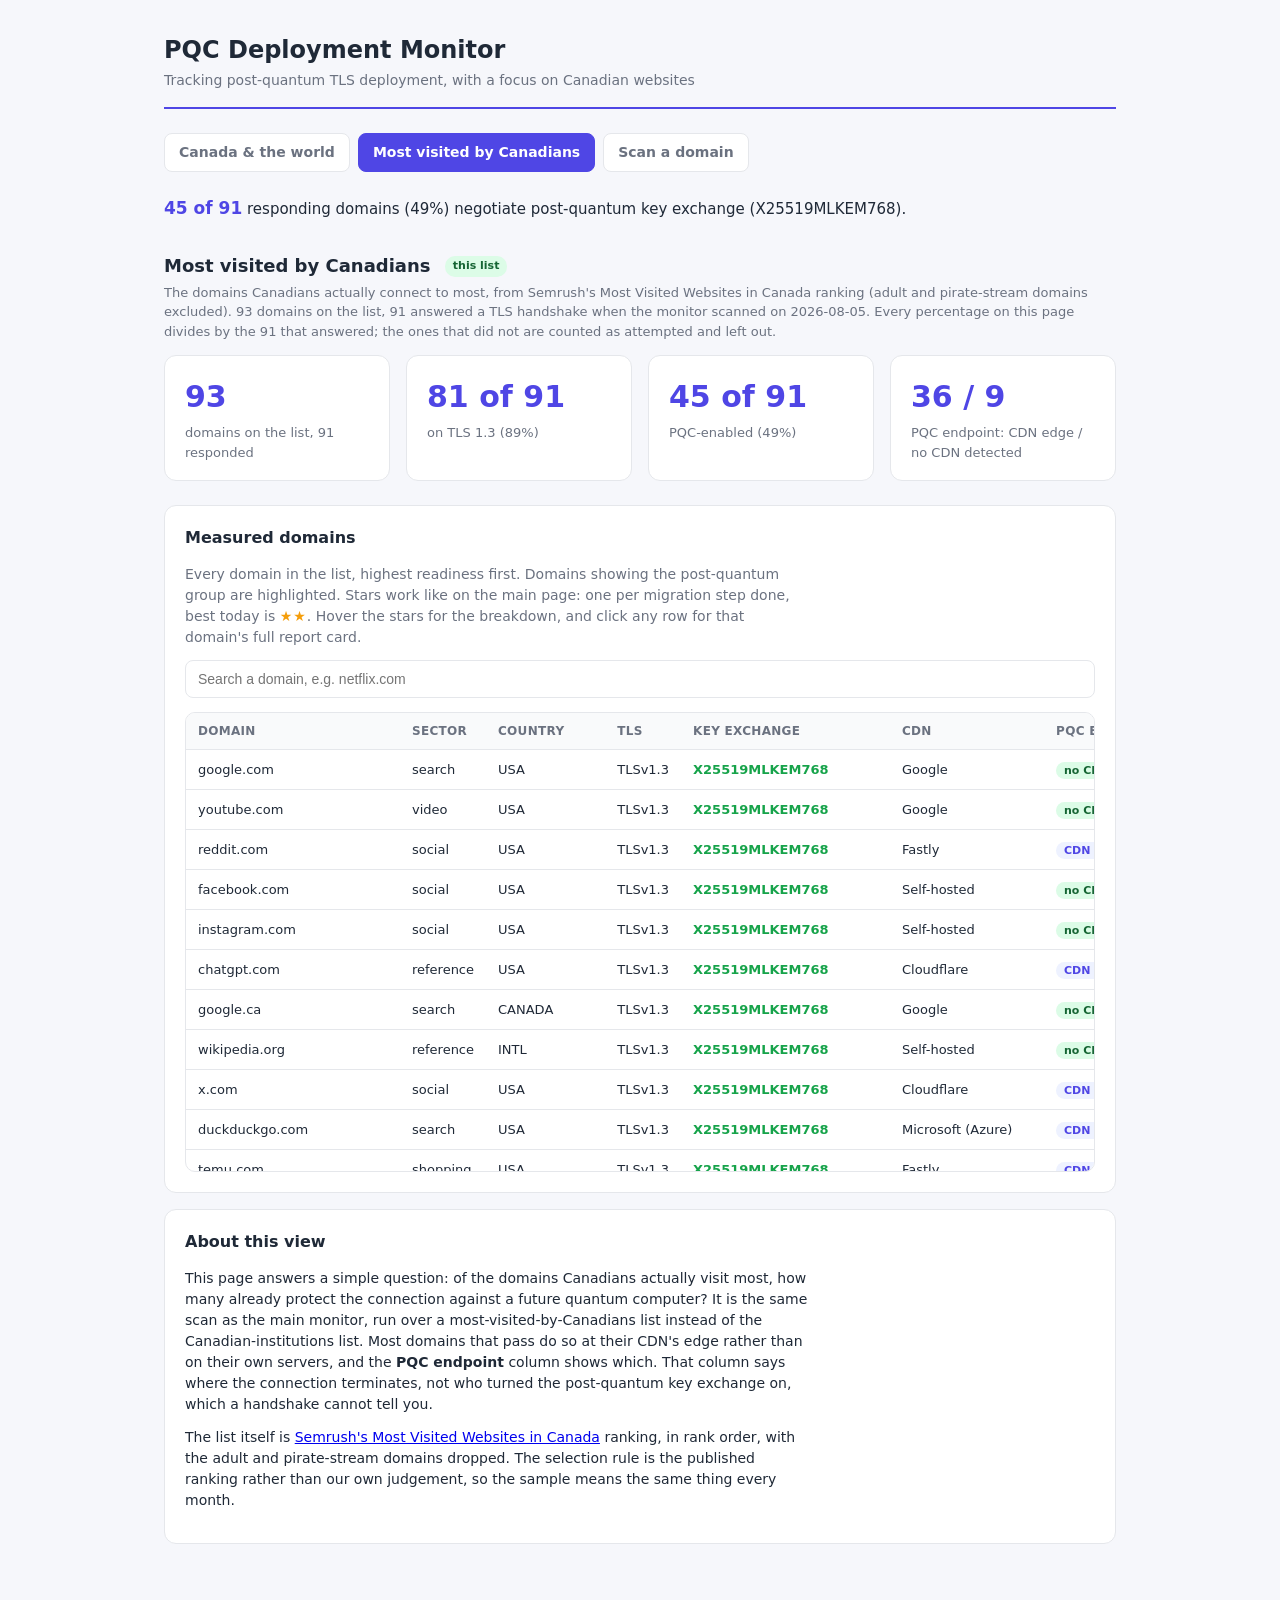
==== canada-topvisited.html @ 992be195 "live scanner says when it scanned and why a scan failed" ====
<!DOCTYPE html>
<html lang='en'>
<head>
<meta charset='UTF-8'>
<meta name='viewport' content='width=device-width, initial-scale=1.0'>
<title>PQC Monitor - Most visited by Canadians</title>
<link rel='stylesheet' href='style.css?v=2026-08-05-6'>
</head>
<body>
<div class='page'>
<header class='header'><div><h1>PQC Deployment Monitor</h1><p class='tagline'>Tracking post-quantum TLS deployment, with a focus on Canadian websites</p></div></header>
<nav class='nav'><a href='index.html'>Canada &amp; the world</a><a href='canada-topvisited.html' class='active'>Most visited by Canadians</a><a href='check.html'>Scan a domain</a></nav>
<p class='headline'><strong>45 of 91</strong> responding domains (49%) negotiate post-quantum key exchange (X25519MLKEM768).</p>
<h2 class='section-head'>Most visited by Canadians <span class='tag tag-ca'>this list</span></h2>
<p class='scope'>The domains Canadians actually connect to most, from Semrush's Most Visited Websites in Canada ranking (adult and pirate-stream domains excluded). 93 domains on the list, 91 answered a TLS handshake when the monitor scanned on 2026-08-05. Every percentage on this page divides by the 91 that answered; the ones that did not are counted as attempted and left out.</p>
<section class='summary'><div class='box'><div class='num'>93</div><div class='label'>domains on the list, 91 responded</div></div><div class='box'><div class='num'>81 of 91</div><div class='label'>on TLS 1.3 (89%)</div></div><div class='box'><div class='num'>45 of 91</div><div class='label'>PQC-enabled (49%)</div></div><div class='box'><div class='num'>36 / 9</div><div class='label'>PQC endpoint: CDN edge / no CDN detected</div></div></section>
<section class='card'>
<h2>Measured domains</h2>
<p class='hint'>Every domain in the list, highest readiness first. Domains showing the post-quantum group are highlighted. Stars work like on the main page: one per migration step done, best today is <span class='stars'>★★</span>. Hover the stars for the breakdown, and click any row for that domain's full report card.</p>
<div id='siteDetail' class='site-detail' style='display:none'></div>
<div class='filters'><input id='search' placeholder='Search a domain, e.g. netflix.com' oninput='draw()'></div>
<div class='table-scroll'><table><thead><tr><th>Domain</th><th>Sector</th><th>Country</th><th>TLS</th><th>Key exchange</th><th>CDN</th><th>PQC endpoint</th><th>Readiness</th></tr></thead><tbody id='rows'></tbody></table></div>
</section>
<section class='card'><h2>About this view</h2>
<p>This page answers a simple question: of the domains Canadians actually visit most, how many already protect the connection against a future quantum computer? It is the same scan as the main monitor, run over a most-visited-by-Canadians list instead of the Canadian-institutions list. Most domains that pass do so at their CDN's edge rather than on their own servers, and the <strong>PQC endpoint</strong> column shows which. That column says where the connection terminates, not who turned the post-quantum key exchange on, which a handshake cannot tell you.</p>
<p>The list itself is <a href='https://www.semrush.com/trending-websites/ca/all'>Semrush's Most Visited Websites in Canada</a> ranking, in rank order, with the adult and pirate-stream domains dropped. The selection rule is the published ranking rather than our own judgement, so the sample means the same thing every month.</p>
</section>
</div>
<script src='report-card.js?v=2026-08-05-6'></script>
<script>
const DATA = [{"site": "google.com", "sector": "search", "country": "USA", "tls": "TLSv1.3", "kex": "X25519MLKEM768", "cert": "ecdsa_secp256r1_sha256", "cdn": "Google", "source": "own", "score": 75, "stars": 2}, {"site": "youtube.com", "sector": "video", "country": "USA", "tls": "TLSv1.3", "kex": "X25519MLKEM768", "cert": "ecdsa_secp256r1_sha256", "cdn": "Google", "source": "own", "score": 75, "stars": 2}, {"site": "reddit.com", "sector": "social", "country": "USA", "tls": "TLSv1.3", "kex": "X25519MLKEM768", "cert": "rsa_pss_rsae_sha256", "cdn": "Fastly", "source": "provider", "score": 75, "stars": 2}, {"site": "facebook.com", "sector": "social", "country": "USA", "tls": "TLSv1.3", "kex": "X25519MLKEM768", "cert": "ecdsa_secp256r1_sha256", "cdn": "Self-hosted", "source": "own", "score": 75, "stars": 2}, {"site": "instagram.com", "sector": "social", "country": "USA", "tls": "TLSv1.3", "kex": "X25519MLKEM768", "cert": "ecdsa_secp256r1_sha256", "cdn": "Self-hosted", "source": "own", "score": 75, "stars": 2}, {"site": "chatgpt.com", "sector": "reference", "country": "USA", "tls": "TLSv1.3", "kex": "X25519MLKEM768", "cert": "ecdsa_secp256r1_sha256", "cdn": "Cloudflare", "source": "provider", "score": 75, "stars": 2}, {"site": "google.ca", "sector": "search", "country": "CANADA", "tls": "TLSv1.3", "kex": "X25519MLKEM768", "cert": "ecdsa_secp256r1_sha256", "cdn": "Google", "source": "own", "score": 75, "stars": 2}, {"site": "wikipedia.org", "sector": "reference", "country": "INTL", "tls": "TLSv1.3", "kex": "X25519MLKEM768", "cert": "ecdsa_secp256r1_sha256", "cdn": "Self-hosted", "source": "own", "score": 75, "stars": 2}, {"site": "x.com", "sector": "social", "country": "USA", "tls": "TLSv1.3", "kex": "X25519MLKEM768", "cert": "ecdsa_secp256r1_sha256", "cdn": "Cloudflare", "source": "provider", "score": 75, "stars": 2}, {"site": "duckduckgo.com", "sector": "search", "country": "USA", "tls": "TLSv1.3", "kex": "X25519MLKEM768", "cert": "rsa_pss_rsae_sha256", "cdn": "Microsoft (Azure)", "source": "provider", "score": 75, "stars": 2}, {"site": "temu.com", "sector": "shopping", "country": "USA", "tls": "TLSv1.3", "kex": "X25519MLKEM768", "cert": "rsa_pss_rsae_sha256", "cdn": "Fastly", "source": "provider", "score": 75, "stars": 2}, {"site": "weather.com", "sector": "news", "country": "USA", "tls": "TLSv1.3", "kex": "X25519MLKEM768", "cert": "ecdsa_secp256r1_sha256", "cdn": "Akamai", "source": "provider", "score": 75, "stars": 2}, {"site": "walmart.ca", "sector": "shopping", "country": "CANADA", "tls": "TLSv1.3", "kex": "X25519MLKEM768", "cert": "rsa_pss_rsae_sha256", "cdn": "Akamai", "source": "provider", "score": 75, "stars": 2}, {"site": "pinterest.com", "sector": "social", "country": "USA", "tls": "TLSv1.3", "kex": "X25519MLKEM768", "cert": "rsa_pss_rsae_sha256", "cdn": "Fastly", "source": "provider", "score": 75, "stars": 2}, {"site": "discord.com", "sector": "social", "country": "USA", "tls": "TLSv1.3", "kex": "X25519MLKEM768", "cert": "ecdsa_secp256r1_sha256", "cdn": "Cloudflare", "source": "provider", "score": 75, "stars": 2}, {"site": "stake.com", "sector": "other", "country": "CURACAO", "tls": "TLSv1.3", "kex": "X25519MLKEM768", "cert": "ecdsa_secp256r1_sha256", "cdn": "Cloudflare", "source": "provider", "score": 75, "stars": 2}, {"site": "twitch.tv", "sector": "video", "country": "USA", "tls": "TLSv1.3", "kex": "X25519MLKEM768", "cert": "rsa_pss_rsae_sha256", "cdn": "Fastly", "source": "provider", "score": 75, "stars": 2}, {"site": "interac.ca", "sector": "bank", "country": "CANADA", "tls": "TLSv1.3", "kex": "X25519MLKEM768", "cert": "rsa_pss_rsae_sha256", "cdn": "Imperva (Incapsula)", "source": "provider", "score": 75, "stars": 2}, {"site": "nytimes.com", "sector": "news", "country": "USA", "tls": "TLSv1.3", "kex": "X25519MLKEM768", "cert": "rsa_pss_rsae_sha256", "cdn": "Fastly", "source": "provider", "score": 75, "stars": 2}, {"site": "claude.ai", "sector": "reference", "country": "USA", "tls": "TLSv1.3", "kex": "X25519MLKEM768", "cert": "ecdsa_secp256r1_sha256", "cdn": "Cloudflare", "source": "provider", "score": 75, "stars": 2}, {"site": "apple.com", "sector": "reference", "country": "USA", "tls": "TLSv1.3", "kex": "X25519MLKEM768", "cert": "ecdsa_secp256r1_sha256", "cdn": "Self-hosted", "source": "own", "score": 75, "stars": 2}, {"site": "bbc.com", "sector": "news", "country": "UK", "tls": "TLSv1.3", "kex": "X25519MLKEM768", "cert": "rsa_pss_rsae_sha256", "cdn": "Fastly", "source": "provider", "score": 75, "stars": 2}, {"site": "indeed.com", "sector": "reference", "country": "USA", "tls": "TLSv1.3", "kex": "X25519MLKEM768", "cert": "ecdsa_secp256r1_sha256", "cdn": "Cloudflare", "source": "provider", "score": 75, "stars": 2}, {"site": "td.com", "sector": "bank", "country": "CANADA", "tls": "TLSv1.3", "kex": "X25519MLKEM768", "cert": "rsa_pss_rsae_sha256", "cdn": "Akamai", "source": "provider", "score": 75, "stars": 2}, {"site": "whatsapp.com", "sector": "social", "country": "USA", "tls": "TLSv1.3", "kex": "X25519MLKEM768", "cert": "ecdsa_secp256r1_sha256", "cdn": "Self-hosted", "source": "own", "score": 75, "stars": 2}, {"site": "homedepot.ca", "sector": "shopping", "country": "CANADA", "tls": "TLSv1.3", "kex": "X25519MLKEM768", "cert": "rsa_pss_rsae_sha256", "cdn": "Akamai", "source": "provider", "score": 75, "stars": 2}, {"site": "primevideo.com", "sector": "video", "country": "USA", "tls": "TLSv1.3", "kex": "X25519MLKEM768", "cert": "rsa_pss_rsae_sha256", "cdn": "Amazon CloudFront", "source": "own", "score": 75, "stars": 2}, {"site": "realtor.ca", "sector": "shopping", "country": "CANADA", "tls": "TLSv1.3", "kex": "X25519MLKEM768", "cert": "rsa_pss_rsae_sha256", "cdn": "Imperva (Incapsula)", "source": "provider", "score": 75, "stars": 2}, {"site": "paypal.com", "sector": "bank", "country": "USA", "tls": "TLSv1.3", "kex": "X25519MLKEM768", "cert": "rsa_pss_rsae_sha256", "cdn": "Cloudflare", "source": "provider", "score": 75, "stars": 2}, {"site": "canva.com", "sector": "reference", "country": "USA", "tls": "TLSv1.3", "kex": "X25519MLKEM768", "cert": "rsa_pss_rsae_sha256", "cdn": "Amazon CloudFront", "source": "provider", "score": 75, "stars": 2}, {"site": "espn.com", "sector": "news", "country": "USA", "tls": "TLSv1.3", "kex": "X25519MLKEM768", "cert": "rsa_pss_rsae_sha256", "cdn": "Amazon CloudFront", "source": "provider", "score": 75, "stars": 2}, {"site": "rbcroyalbank.com", "sector": "bank", "country": "CANADA", "tls": "TLSv1.3", "kex": "X25519MLKEM768", "cert": "rsa_pss_rsae_sha256", "cdn": "Akamai", "source": "provider", "score": 75, "stars": 2}, {"site": "cnn.com", "sector": "news", "country": "USA", "tls": "TLSv1.3", "kex": "X25519MLKEM768", "cert": "ecdsa_secp384r1_sha384", "cdn": "Fastly", "source": "provider", "score": 75, "stars": 2}, {"site": "scotiabank.com", "sector": "bank", "country": "CANADA", "tls": "TLSv1.3", "kex": "X25519MLKEM768", "cert": "rsa_pss_rsae_sha256", "cdn": "Akamai", "source": "provider", "score": 75, "stars": 2}, {"site": "openai.com", "sector": "reference", "country": "USA", "tls": "TLSv1.3", "kex": "X25519MLKEM768", "cert": "ecdsa_secp256r1_sha256", "cdn": "Cloudflare", "source": "provider", "score": 75, "stars": 2}, {"site": "canadapost-postescanada.ca", "sector": "gov", "country": "CANADA", "tls": "TLSv1.3", "kex": "X25519MLKEM768", "cert": "rsa_pss_rsae_sha256", "cdn": "Amazon CloudFront", "source": "provider", "score": 75, "stars": 2}, {"site": "ebay.ca", "sector": "shopping", "country": "CANADA", "tls": "TLSv1.3", "kex": "X25519MLKEM768", "cert": "rsa_pss_rsae_sha256", "cdn": "Akamai", "source": "provider", "score": 75, "stars": 2}, {"site": "shopify.com", "sector": "shopping", "country": "CANADA", "tls": "TLSv1.3", "kex": "X25519MLKEM768", "cert": "ecdsa_secp256r1_sha256", "cdn": "Cloudflare", "source": "provider", "score": 75, "stars": 2}, {"site": "twitter.com", "sector": "social", "country": "USA", "tls": "TLSv1.3", "kex": "X25519MLKEM768", "cert": "ecdsa_secp256r1_sha256", "cdn": "Cloudflare", "source": "provider", "score": 75, "stars": 2}, {"site": "zoom.us", "sector": "reference", "country": "USA", "tls": "TLSv1.3", "kex": "X25519MLKEM768", "cert": "rsa_pss_rsae_sha256", "cdn": "Cloudflare", "source": "provider", "score": 75, "stars": 2}, {"site": "theguardian.com", "sector": "news", "country": "UK", "tls": "TLSv1.3", "kex": "X25519MLKEM768", "cert": "rsa_pss_rsae_sha256", "cdn": "Fastly", "source": "provider", "score": 75, "stars": 2}, {"site": "wealthsimple.com", "sector": "bank", "country": "CANADA", "tls": "TLSv1.3", "kex": "X25519MLKEM768", "cert": "rsa_pss_rsae_sha256", "cdn": "Amazon CloudFront", "source": "provider", "score": 75, "stars": 2}, {"site": "nhl.com", "sector": "news", "country": "USA", "tls": "TLSv1.3", "kex": "X25519MLKEM768", "cert": "ecdsa_secp256r1_sha256", "cdn": "Cloudflare", "source": "provider", "score": 75, "stars": 2}, {"site": "accuweather.com", "sector": "news", "country": "USA", "tls": "TLSv1.3", "kex": "X25519MLKEM768", "cert": "ecdsa_secp256r1_sha256", "cdn": "Akamai", "source": "provider", "score": 75, "stars": 2}, {"site": "aircanada.com", "sector": "travel", "country": "CANADA", "tls": "TLSv1.3", "kex": "X25519MLKEM768", "cert": "rsa_pss_rsae_sha256", "cdn": "Akamai", "source": "provider", "score": 75, "stars": 2}, {"site": "amazon.ca", "sector": "shopping", "country": "CANADA", "tls": "TLSv1.3", "kex": "X25519, 253 bits", "cert": "rsa_pss_rsae_sha256", "cdn": "Amazon CloudFront", "source": "none", "score": 35, "stars": 1}, {"site": "yahoo.com", "sector": "search", "country": "USA", "tls": "TLSv1.3", "kex": "X25519, 253 bits", "cert": "ecdsa_secp256r1_sha256", "cdn": "Self-hosted", "source": "none", "score": 35, "stars": 1}, {"site": "linkedin.com", "sector": "social", "country": "USA", "tls": "TLSv1.3", "kex": "X25519, 253 bits", "cert": "rsa_pss_rsae_sha256", "cdn": "Google", "source": "none", "score": 35, "stars": 1}, {"site": "bing.com", "sector": "search", "country": "USA", "tls": "TLSv1.3", "kex": "ECDH, secp521r1, 521 bits", "cert": "rsa_pss_rsae_sha256", "cdn": "Azure Front Door", "source": "none", "score": 35, "stars": 1}, {"site": "live.com", "sector": "reference", "country": "USA", "tls": "TLSv1.3", "kex": "ECDH, secp521r1, 521 bits", "cert": "rsa_pss_rsae_sha256", "cdn": "Azure Front Door", "source": "none", "score": 35, "stars": 1}, {"site": "tiktok.com", "sector": "social", "country": "USA", "tls": "TLSv1.3", "kex": "X25519, 253 bits", "cert": "ecdsa_secp256r1_sha256", "cdn": "Akamai", "source": "none", "score": 35, "stars": 1}, {"site": "netflix.com", "sector": "video", "country": "USA", "tls": "TLSv1.3", "kex": "X25519, 253 bits", "cert": "ecdsa_secp256r1_sha256", "cdn": "Amazon (AWS)", "source": "none", "score": 35, "stars": 1}, {"site": "microsoft.com", "sector": "reference", "country": "USA", "tls": "TLSv1.3", "kex": "ECDH, prime256v1, 256 bits", "cert": "rsa_pss_rsae_sha256", "cdn": "Azure Front Door", "source": "none", "score": 35, "stars": 1}, {"site": "theweathernetwork.com", "sector": "news", "country": "CANADA", "tls": "TLSv1.3", "kex": "X25519, 253 bits", "cert": "rsa_pss_rsae_sha256", "cdn": "Amazon CloudFront", "source": "none", "score": 35, "stars": 1}, {"site": "cbc.ca", "sector": "news", "country": "CANADA", "tls": "TLSv1.3", "kex": "X25519, 253 bits", "cert": "rsa_pss_rsae_sha256", "cdn": "Akamai", "source": "none", "score": 35, "stars": 1}, {"site": "msn.com", "sector": "news", "country": "USA", "tls": "TLSv1.3", "kex": "ECDH, secp521r1, 521 bits", "cert": "rsa_pss_rsae_sha256", "cdn": "Azure Front Door", "source": "none", "score": 35, "stars": 1}, {"site": "spotify.com", "sector": "video", "country": "USA", "tls": "TLSv1.3", "kex": "X25519, 253 bits", "cert": "rsa_pss_rsae_sha256", "cdn": "Fastly", "source": "none", "score": 35, "stars": 1}, {"site": "imdb.com", "sector": "reference", "country": "USA", "tls": "TLSv1.3", "kex": "X25519, 253 bits", "cert": "rsa_pss_rsae_sha256", "cdn": "Amazon CloudFront", "source": "none", "score": 35, "stars": 1}, {"site": "roblox.com", "sector": "other", "country": "USA", "tls": "TLSv1.3", "kex": "X25519, 253 bits", "cert": "rsa_pss_rsae_sha256", "cdn": "Self-hosted", "source": "none", "score": 35, "stars": 1}, {"site": "amazon.com", "sector": "shopping", "country": "USA", "tls": "TLSv1.3", "kex": "X25519, 253 bits", "cert": "rsa_pss_rsae_sha256", "cdn": "Amazon CloudFront", "source": "none", "score": 35, "stars": 1}, {"site": "office.com", "sector": "reference", "country": "USA", "tls": "TLSv1.3", "kex": "ECDH, secp521r1, 521 bits", "cert": "rsa_pss_rsae_sha256", "cdn": "Azure Front Door", "source": "none", "score": 35, "stars": 1}, {"site": "github.com", "sector": "reference", "country": "USA", "tls": "TLSv1.3", "kex": "X25519, 253 bits", "cert": "ecdsa_secp256r1_sha256", "cdn": "Self-hosted", "source": "none", "score": 35, "stars": 1}, {"site": "snapchat.com", "sector": "social", "country": "USA", "tls": "TLSv1.3", "kex": "X25519, 253 bits", "cert": "rsa_pss_rsae_sha256", "cdn": "Google", "source": "none", "score": 35, "stars": 1}, {"site": "costco.ca", "sector": "shopping", "country": "CANADA", "tls": "TLSv1.3", "kex": "X25519, 253 bits", "cert": "ecdsa_secp256r1_sha256", "cdn": "Akamai", "source": "none", "score": 35, "stars": 1}, {"site": "bestbuy.ca", "sector": "shopping", "country": "CANADA", "tls": "TLSv1.3", "kex": "X25519, 253 bits", "cert": "ecdsa_secp256r1_sha256", "cdn": "Akamai", "source": "none", "score": 35, "stars": 1}, {"site": "dailymotion.com", "sector": "video", "country": "FRANCE", "tls": "TLSv1.3", "kex": "ECDH, prime256v1, 256 bits", "cert": "rsa_pss_rsae_sha256", "cdn": "Amazon CloudFront", "source": "none", "score": 35, "stars": 1}, {"site": "weather.gc.ca", "sector": "news", "country": "CANADA", "tls": "TLSv1.3", "kex": "X25519, 253 bits", "cert": "rsa_pss_rsae_sha256", "cdn": "Self-hosted", "source": "none", "score": 35, "stars": 1}, {"site": "fifa.com", "sector": "other", "country": "SWITZERLAND", "tls": "TLSv1.3", "kex": "X25519, 253 bits", "cert": "ecdsa_secp256r1_sha256", "cdn": "Azure Front Door", "source": "none", "score": 35, "stars": 1}, {"site": "cibc.com", "sector": "bank", "country": "CANADA", "tls": "TLSv1.3", "kex": "X25519, 253 bits", "cert": "rsa_pss_rsae_sha256", "cdn": "Akamai", "source": "none", "score": 35, "stars": 1}, {"site": "shein.com", "sector": "shopping", "country": "CHINA", "tls": "TLSv1.3", "kex": "X25519, 253 bits", "cert": "rsa_pss_rsae_sha256", "cdn": "Akamai", "source": "none", "score": 35, "stars": 1}, {"site": "rogers.com", "sector": "telco", "country": "CANADA", "tls": "TLSv1.3", "kex": "X25519, 253 bits", "cert": "rsa_pss_rsae_sha256", "cdn": "Microsoft (Azure)", "source": "none", "score": 35, "stars": 1}, {"site": "bmo.com", "sector": "bank", "country": "CANADA", "tls": "TLSv1.3", "kex": "X25519, 253 bits", "cert": "rsa_pss_rsae_sha256", "cdn": "Akamai", "source": "none", "score": 35, "stars": 1}, {"site": "kijiji.ca", "sector": "shopping", "country": "CANADA", "tls": "TLSv1.3", "kex": "X25519, 253 bits", "cert": "rsa_pss_rsae_sha256", "cdn": "Google", "source": "none", "score": 35, "stars": 1}, {"site": "meteomedia.com", "sector": "news", "country": "CANADA", "tls": "TLSv1.3", "kex": "X25519, 253 bits", "cert": "rsa_pss_rsae_sha256", "cdn": "Amazon CloudFront", "source": "none", "score": 35, "stars": 1}, {"site": "desjardins.com", "sector": "bank", "country": "CANADA", "tls": "TLSv1.3", "kex": "X25519, 253 bits", "cert": "rsa_pss_rsae_sha256", "cdn": "Self-hosted", "source": "none", "score": 35, "stars": 1}, {"site": "radio-canada.ca", "sector": "news", "country": "CANADA", "tls": "TLSv1.3", "kex": "X25519, 253 bits", "cert": "rsa_pss_rsae_sha256", "cdn": "Amazon (AWS)", "source": "none", "score": 35, "stars": 1}, {"site": "gov.bc.ca", "sector": "gov", "country": "CANADA", "tls": "TLSv1.3", "kex": "X25519, 253 bits", "cert": "rsa_pss_rsae_sha256", "cdn": "Self-hosted", "source": "none", "score": 35, "stars": 1}, {"site": "globalnews.ca", "sector": "news", "country": "CANADA", "tls": "TLSv1.3", "kex": "X25519, 253 bits", "cert": "ecdsa_secp256r1_sha256", "cdn": "Automattic", "source": "none", "score": 35, "stars": 1}, {"site": "sportsnet.ca", "sector": "news", "country": "CANADA", "tls": "TLSv1.3", "kex": "X25519, 253 bits", "cert": "rsa_pss_rsae_sha256", "cdn": "Akamai", "source": "none", "score": 35, "stars": 1}, {"site": "crave.ca", "sector": "video", "country": "CANADA", "tls": "TLSv1.3", "kex": "X25519, 253 bits", "cert": "ecdsa_secp256r1_sha256", "cdn": "Akamai", "source": "none", "score": 35, "stars": 1}, {"site": "disneyplus.com", "sector": "video", "country": "USA", "tls": "TLSv1.3", "kex": "X25519, 253 bits", "cert": "rsa_pss_rsae_sha256", "cdn": "Google", "source": "none", "score": 35, "stars": 1}, {"site": "canada.ca", "sector": "gov", "country": "CANADA", "tls": "TLSv1.2", "kex": "ECDH, prime256v1, 256 bits", "cert": "rsa_pkcs1_sha256", "cdn": "Self-hosted", "source": "none", "score": 20, "stars": 0}, {"site": "canadiantire.ca", "sector": "shopping", "country": "CANADA", "tls": "TLSv1.2", "kex": "ECDH, prime256v1, 256 bits", "cert": "rsa_pkcs1_sha256", "cdn": "Self-hosted", "source": "none", "score": 20, "stars": 0}, {"site": "ctvnews.ca", "sector": "news", "country": "CANADA", "tls": "TLSv1.2", "kex": "ECDH, prime256v1, 256 bits", "cert": "rsa_pkcs1_sha256", "cdn": "Amazon (AWS)", "source": "none", "score": 20, "stars": 0}, {"site": "tsn.ca", "sector": "news", "country": "CANADA", "tls": "TLSv1.2", "kex": "ECDH, prime256v1, 256 bits", "cert": "rsa_pkcs1_sha256", "cdn": "Amazon (AWS)", "source": "none", "score": 20, "stars": 0}, {"site": "cra-arc.gc.ca", "sector": "gov", "country": "CANADA", "tls": "TLSv1.2", "kex": "ECDH, prime256v1, 256 bits", "cert": "rsa_pkcs1_sha256", "cdn": "Self-hosted", "source": "none", "score": 20, "stars": 0}, {"site": "aliexpress.com", "sector": "shopping", "country": "CHINA", "tls": "TLSv1.2", "kex": "X25519, 253 bits", "cert": "ecdsa_secp256r1_sha256", "cdn": "Alibaba Cloud", "source": "none", "score": 20, "stars": 0}, {"site": "quora.com", "sector": "social", "country": "USA", "tls": "TLSv1.2", "kex": "ECDH, prime256v1, 256 bits", "cert": "rsa_pkcs1_sha512", "cdn": "Cloudflare", "source": "none", "score": 20, "stars": 0}, {"site": "etsy.com", "sector": "shopping", "country": "USA", "tls": "TLSv1.2", "kex": "X25519, 253 bits", "cert": "rsa_pss_rsae_sha256", "cdn": "Fastly", "source": "none", "score": 20, "stars": 0}, {"site": "lapresse.ca", "sector": "news", "country": "CANADA", "tls": "TLSv1.2", "kex": "ECDH, prime256v1, 256 bits", "cert": "rsa_pkcs1_sha256", "cdn": "Amazon CloudFront", "source": "none", "score": 20, "stars": 0}, {"site": "ontario.ca", "sector": "gov", "country": "CANADA", "tls": "TLSv1.2", "kex": "X25519, 253 bits", "cert": "rsa_pss_rsae_sha256", "cdn": "Amazon CloudFront", "source": "none", "score": 20, "stars": 0}];
const SCAN_DATE = "2026-08-05";
// report-card.js holds starCell(), showSite() and the rest, the same code the
// main dashboard uses. All this page has to do is hand it the rows and draw
// the table.
setReportCard(DATA, SCAN_DATE);

function draw() {
  let q = document.getElementById('search').value.toLowerCase();
  let out = '';
  for (let i = 0; i < DATA.length; i++) {
    let r = DATA[i];
    if (q && r.site.toLowerCase().indexOf(q) === -1) continue;
    let kex = r.kex.indexOf('MLKEM') !== -1 ? "<span class='kex-pqc'>" + esc(r.kex) + "</span>" : esc(r.kex);
    let src = r.source ? r.source : 'none';   // sourceLabel() and esc() are in report-card.js
    out += "<tr onclick='showSite(" + i + ")'><td>" + esc(r.site) + "</td><td>" + esc(r.sector) + "</td><td>" + esc(r.country) +
           "</td><td>" + esc(r.tls) + "</td><td>" + kex + "</td><td>" + esc(r.cdn) +
           "</td><td><span class='pill pill-" + src + "'>" + sourceLabel(src) + "</span></td><td>" + starCell(r) + "</td></tr>";
  }
  document.getElementById('rows').innerHTML = out;
}
draw();
</script>
</body>
</html>
---- style.css ----
/* Styles for the monitor page. Kept it plain on purpose, no framework.
   indigo = the PQC/highlight colour, green = "good / TLS 1.3 / has PQC". */
:root {
  --indigo: #4f46e5;
  --green: #16a34a;
  --slate: #cbd5e1;
  --ink: #1f2937;
  --muted: #6b7280;
  --line: #e5e7eb;
  --bg: #f6f7fb;
}

* { box-sizing: border-box; margin: 0; padding: 0; }

body {
  font-family: system-ui, -apple-system, "Segoe UI", Roboto, sans-serif;
  background: var(--bg);
  color: var(--ink);
  line-height: 1.5;
}

.page { max-width: 1000px; margin: 0 auto; padding: 32px 24px 64px; }

.header {
  display: flex; justify-content: space-between; align-items: flex-end;
  gap: 16px; flex-wrap: wrap;
  border-bottom: 2px solid var(--indigo);
  padding-bottom: 16px; margin-bottom: 24px;
}
h1 { font-size: 24px; font-weight: 700; }
.tagline { color: var(--muted); font-size: 14px; margin-top: 2px; }
.date { font-size: 13px; color: var(--muted); display: flex; flex-direction: column; gap: 4px; }
.date select {
  border: 1px solid var(--line); border-radius: 8px; padding: 8px 10px;
  font-size: 14px; background: #fff; color: var(--ink);
}

/* the four big number cards up top */
.summary { display: grid; grid-template-columns: repeat(4, 1fr); gap: 16px; margin-bottom: 24px; }
.box { background: #fff; border: 1px solid var(--line); border-radius: 12px; padding: 18px 20px; }
.box .num { font-size: 30px; font-weight: 700; color: var(--indigo); }
.box .label { color: var(--muted); font-size: 13px; margin-top: 4px; }

.card { background: #fff; border: 1px solid var(--line); border-radius: 12px; padding: 20px; margin-bottom: 16px; }
.card h2 { font-size: 16px; font-weight: 600; margin-bottom: 14px; }

/* the little labels that mark whether a panel is Canada-only or all-countries.
   green tag = Canadian sites, indigo tag = every country we scanned. */
.section-head { font-size: 18px; font-weight: 700; margin: 30px 0 4px; color: var(--ink); }
.scope { color: var(--muted); font-size: 13px; margin-bottom: 14px; }
.tag { display: inline-block; font-size: 11px; font-weight: 600; padding: 2px 8px; border-radius: 10px; vertical-align: middle; margin-left: 8px; }
.tag-ca { background: #dcfce7; color: #166534; }
.tag-world { background: #eef2ff; color: #4f46e5; }
.charts { display: grid; grid-template-columns: 1fr 1fr; gap: 16px; }
.charts .card { margin-bottom: 0; }
canvas { max-width: 100%; }

.card p { margin-bottom: 12px; font-size: 14px; max-width: 70ch; }
code { background: #f1f5f9; padding: 1px 5px; border-radius: 4px; font-size: 13px; }

.filters { display: flex; gap: 10px; flex-wrap: wrap; margin-bottom: 14px; }
#search {
  flex: 1; min-width: 220px;
  border: 1px solid var(--line); border-radius: 8px;
  padding: 10px 12px; font-size: 14px;
}
.filters select {
  border: 1px solid var(--line); border-radius: 8px;
  padding: 10px 12px; font-size: 14px; background: #fff; color: var(--ink);
}
.filters .check { display: flex; align-items: center; gap: 5px; font-size: 14px; color: var(--ink); }
.table-scroll { max-height: 460px; overflow: auto; border: 1px solid var(--line); border-radius: 10px; }
table { border-collapse: collapse; width: 100%; font-size: 13px; }
th, td { padding: 9px 12px; text-align: left; white-space: nowrap; border-bottom: 1px solid var(--line); }
th {
  position: sticky; top: 0; background: #f9fafb; color: var(--muted);
  font-size: 12px; text-transform: uppercase; letter-spacing: .3px;
}
tbody tr:hover { background: #f9fafb; }

@media (max-width: 720px) {
  .summary { grid-template-columns: 1fr 1fr; }
  .charts { grid-template-columns: 1fr; }
}

#cdnChart { max-height: 340px; }

/* the "by sector" mini bar chart, built by hand instead of Chart.js */
.sector-row { display: flex; align-items: center; gap: 12px; margin-bottom: 8px; font-size: 13px; }
.sector-name { width: 130px; color: var(--ink); text-transform: capitalize; }
.sector-track { flex: 1; height: 14px; background: #eef0f4; border-radius: 6px; overflow: hidden; }
.sector-fill { height: 100%; background: var(--green); }
.sector-pct { width: 44px; text-align: right; color: var(--muted); }

.headline { font-size: 15px; color: var(--ink); margin-bottom: 20px; }
.headline strong { color: var(--indigo); font-size: 17px; }

.legend { display: flex; gap: 18px; justify-content: center; margin-top: 14px; font-size: 13px; color: var(--muted); }
.legend-item { display: flex; align-items: center; gap: 6px; }
.legend .dot { width: 10px; height: 10px; border-radius: 50%; display: inline-block; }

.map { height: 380px; width: 100%; position: relative; }

/* The map library adds "+" and "-" zoom buttons. By default they render as bare
   characters and can end up sitting on top of the legend. These rules turn them
   into two small, tidy buttons stacked in the top-left corner of the map. */
.jvm-zoom-btn {
  position: absolute;
  left: 12px;
  width: 26px;
  height: 26px;
  padding: 0;
  display: flex;
  align-items: center;
  justify-content: center;
  background: var(--indigo);
  color: #fff;
  border: none;
  border-radius: 6px;
  font-size: 18px;
  line-height: 1;
  cursor: pointer;
  box-shadow: 0 1px 2px rgba(15, 23, 42, 0.2);
}
.jvm-zoom-btn:hover { background: #4338ca; }
.jvm-zoom-btn.jvm-zoomin { top: 12px; }
.jvm-zoom-btn.jvm-zoomout { top: 44px; }

/* The little box that pops up when you hover a country on the map. We style it
   here (not just rely on the map library's stylesheet) so the hover text always
   shows up clearly: dark rounded box, white text. The library parks this element
   at the end of <body> and toggles an "active" class on hover, so it must stay
   display:none until then, or it sits in the bottom-left corner of the page as a
   stray dark box (which is exactly what happened when the library's own
   stylesheet failed to load). Hiding it is our job now, not just the library's. */
.jvm-tooltip {
  display: none;
  position: absolute;
  padding: 6px 9px;
  background: var(--ink);
  color: #fff;
  border-radius: 6px;
  font-size: 12px;
  line-height: 1.35;
  white-space: nowrap;
  box-shadow: 0 2px 6px rgba(15, 23, 42, 0.25);
  pointer-events: none;
  z-index: 20;
}
.jvm-tooltip.active { display: block; }

.map-legend { display: none; align-items: center; gap: 8px; margin-top: 10px; font-size: 12px; color: var(--muted); }
.map-scale { width: 120px; height: 10px; border-radius: 5px; background: linear-gradient(to right, #c7d2fe, #312e81); }
.map-none { margin-left: 16px; }
.kex-pqc { color: var(--green); font-weight: 600; }
.hint { color: var(--muted); font-size: 13px; margin-bottom: 12px; }

/* the two tabs that switch between the Canadian-institutions view (index.html)
   and the most-visited-by-Canadians view (canada-topvisited.html) */
.nav { display: flex; gap: 8px; margin-bottom: 24px; }
.nav a {
  font-size: 14px; font-weight: 600; text-decoration: none;
  padding: 8px 14px; border-radius: 8px;
  color: var(--muted); background: #fff; border: 1px solid var(--line);
}
.nav a.active { background: var(--indigo); color: #fff; border-color: var(--indigo); }
.nav a:hover:not(.active) { border-color: var(--indigo); color: var(--indigo); }

/* the star readiness rating in the site tables: filled stars are amber (earned),
   the rest stay pale grey so you can always see the rating is out of three */
.stars { color: #f59e0b; font-size: 14px; letter-spacing: 1px; cursor: default; }
.stars .star-off, .star-off { color: var(--slate); }

/* the report card that opens above the site table when you click a row: the
   site's stars, a checklist of what we actually measured, and the next step.
   Meant to be readable on its own so you can screenshot it. */
.site-detail {
  background: #fff; border: 1px solid var(--line); border-radius: 12px;
  padding: 18px 20px; margin-bottom: 14px;
  box-shadow: 0 2px 8px rgba(15, 23, 42, 0.06);
}
.site-detail-close {
  cursor: pointer; color: var(--muted);
  font-size: 20px; line-height: 1; padding: 0 4px;
}
.site-detail-close:hover { color: var(--ink); }

.rc-head { display: flex; align-items: flex-start; gap: 14px; padding-bottom: 12px; border-bottom: 1px solid var(--line); }
.rc-site { font-size: 18px; font-weight: 700; color: var(--ink); }
.rc-sub { font-size: 12px; color: var(--muted); margin-top: 2px; }
.rc-sector { text-transform: capitalize; }
.rc-scorebox { margin-left: auto; }
.rc-scorebox .stars { font-size: 20px; }

.rc-checks { margin: 14px 0 4px; }
.rc-check { display: flex; align-items: baseline; gap: 10px; padding: 5px 0; font-size: 14px; }
.rc-yes { color: var(--green); font-weight: 700; }
.rc-no { color: #dc2626; font-weight: 700; }
.rc-step { font-weight: 600; color: var(--ink); width: 250px; }
.rc-detail { color: var(--muted); font-size: 13px; }

/* how it sits against the other Canadian sites in its sector */
.rc-peer { font-size: 13px; color: var(--muted); margin: 10px 0 0; }

/* table rows open the report card on both tabs now, so both id's get the pointer
   (#tableBody is the main page, #rows is the most-visited page) */
#tableBody tr, #rows tr { cursor: pointer; }

/* small pill showing where a site's PQC comes from, in both site tables */
.pill { font-size: 11px; font-weight: 600; padding: 2px 8px; border-radius: 10px; }
.pill-provider { background: #eef2ff; color: #4f46e5; }
.pill-own { background: #dcfce7; color: #166534; }
.pill-none { background: #f1f5f9; color: #94a3b8; }

/* the Scan a site tab (check.html): the button next to the domain box */
.btn {
  border: 1px solid var(--indigo); background: var(--indigo); color: #fff;
  border-radius: 8px; padding: 10px 18px; font-size: 14px; font-weight: 600;
  cursor: pointer;
}
.btn:hover { background: #4338ca; }
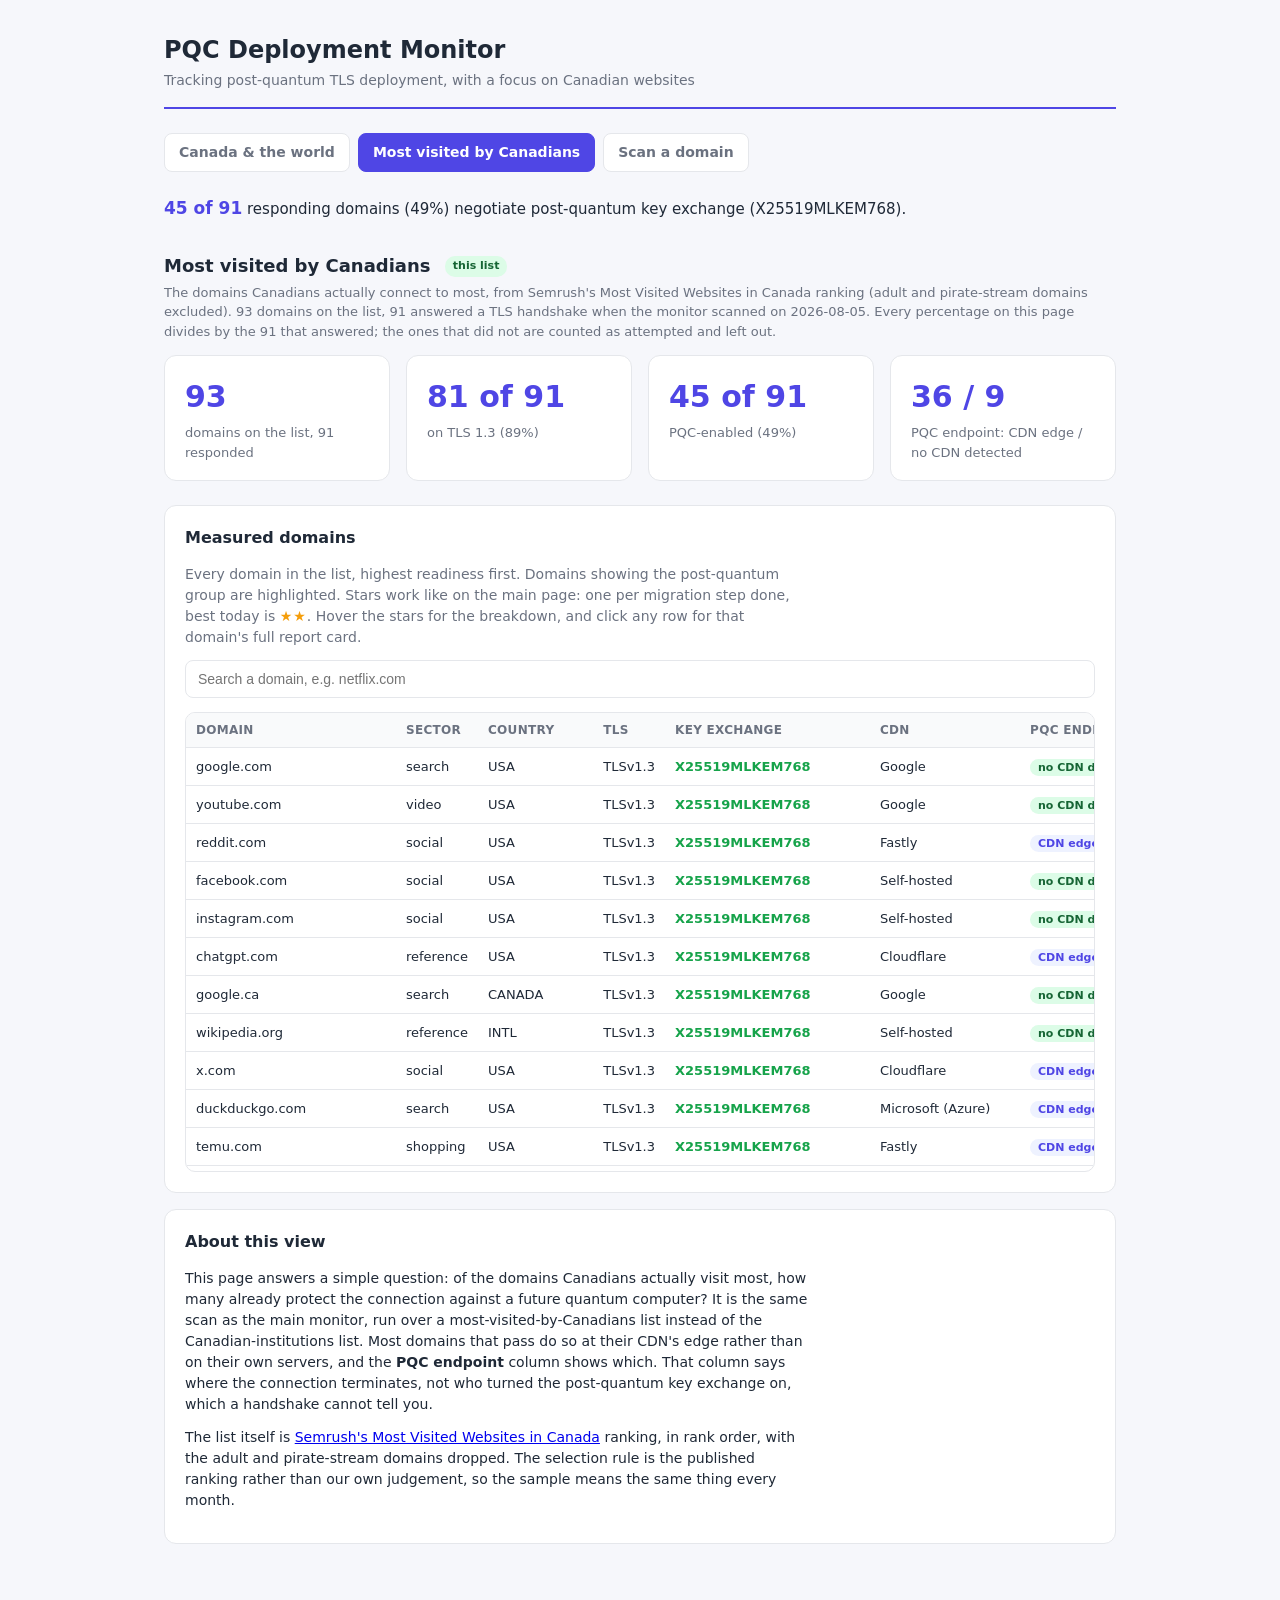
==== commit fd56c645: "sector labels fit their box, dashboard moves to 8080 so the scan tab works locally" ====
--- a/canada-topvisited.html
+++ b/canada-topvisited.html
@@ -4,7 +4,7 @@
 <meta charset='UTF-8'>
 <meta name='viewport' content='width=device-width, initial-scale=1.0'>
 <title>PQC Monitor - Most visited by Canadians</title>
-<link rel='stylesheet' href='style.css?v=2026-08-05-6'>
+<link rel='stylesheet' href='style.css?v=2026-08-05-7'>
 </head>
 <body>
 <div class='page'>
@@ -26,7 +26,7 @@
 <p>The list itself is <a href='https://www.semrush.com/trending-websites/ca/all'>Semrush's Most Visited Websites in Canada</a> ranking, in rank order, with the adult and pirate-stream domains dropped. The selection rule is the published ranking rather than our own judgement, so the sample means the same thing every month.</p>
 </section>
 </div>
-<script src='report-card.js?v=2026-08-05-6'></script>
+<script src='report-card.js?v=2026-08-05-7'></script>
 <script>
 const DATA = [{"site": "google.com", "sector": "search", "country": "USA", "tls": "TLSv1.3", "kex": "X25519MLKEM768", "cert": "ecdsa_secp256r1_sha256", "cdn": "Google", "source": "own", "score": 75, "stars": 2}, {"site": "youtube.com", "sector": "video", "country": "USA", "tls": "TLSv1.3", "kex": "X25519MLKEM768", "cert": "ecdsa_secp256r1_sha256", "cdn": "Google", "source": "own", "score": 75, "stars": 2}, {"site": "reddit.com", "sector": "social", "country": "USA", "tls": "TLSv1.3", "kex": "X25519MLKEM768", "cert": "rsa_pss_rsae_sha256", "cdn": "Fastly", "source": "provider", "score": 75, "stars": 2}, {"site": "facebook.com", "sector": "social", "country": "USA", "tls": "TLSv1.3", "kex": "X25519MLKEM768", "cert": "ecdsa_secp256r1_sha256", "cdn": "Self-hosted", "source": "own", "score": 75, "stars": 2}, {"site": "instagram.com", "sector": "social", "country": "USA", "tls": "TLSv1.3", "kex": "X25519MLKEM768", "cert": "ecdsa_secp256r1_sha256", "cdn": "Self-hosted", "source": "own", "score": 75, "stars": 2}, {"site": "chatgpt.com", "sector": "reference", "country": "USA", "tls": "TLSv1.3", "kex": "X25519MLKEM768", "cert": "ecdsa_secp256r1_sha256", "cdn": "Cloudflare", "source": "provider", "score": 75, "stars": 2}, {"site": "google.ca", "sector": "search", "country": "CANADA", "tls": "TLSv1.3", "kex": "X25519MLKEM768", "cert": "ecdsa_secp256r1_sha256", "cdn": "Google", "source": "own", "score": 75, "stars": 2}, {"site": "wikipedia.org", "sector": "reference", "country": "INTL", "tls": "TLSv1.3", "kex": "X25519MLKEM768", "cert": "ecdsa_secp256r1_sha256", "cdn": "Self-hosted", "source": "own", "score": 75, "stars": 2}, {"site": "x.com", "sector": "social", "country": "USA", "tls": "TLSv1.3", "kex": "X25519MLKEM768", "cert": "ecdsa_secp256r1_sha256", "cdn": "Cloudflare", "source": "provider", "score": 75, "stars": 2}, {"site": "duckduckgo.com", "sector": "search", "country": "USA", "tls": "TLSv1.3", "kex": "X25519MLKEM768", "cert": "rsa_pss_rsae_sha256", "cdn": "Microsoft (Azure)", "source": "provider", "score": 75, "stars": 2}, {"site": "temu.com", "sector": "shopping", "country": "USA", "tls": "TLSv1.3", "kex": "X25519MLKEM768", "cert": "rsa_pss_rsae_sha256", "cdn": "Fastly", "source": "provider", "score": 75, "stars": 2}, {"site": "weather.com", "sector": "news", "country": "USA", "tls": "TLSv1.3", "kex": "X25519MLKEM768", "cert": "ecdsa_secp256r1_sha256", "cdn": "Akamai", "source": "provider", "score": 75, "stars": 2}, {"site": "walmart.ca", "sector": "shopping", "country": "CANADA", "tls": "TLSv1.3", "kex": "X25519MLKEM768", "cert": "rsa_pss_rsae_sha256", "cdn": "Akamai", "source": "provider", "score": 75, "stars": 2}, {"site": "pinterest.com", "sector": "social", "country": "USA", "tls": "TLSv1.3", "kex": "X25519MLKEM768", "cert": "rsa_pss_rsae_sha256", "cdn": "Fastly", "source": "provider", "score": 75, "stars": 2}, {"site": "discord.com", "sector": "social", "country": "USA", "tls": "TLSv1.3", "kex": "X25519MLKEM768", "cert": "ecdsa_secp256r1_sha256", "cdn": "Cloudflare", "source": "provider", "score": 75, "stars": 2}, {"site": "stake.com", "sector": "other", "country": "CURACAO", "tls": "TLSv1.3", "kex": "X25519MLKEM768", "cert": "ecdsa_secp256r1_sha256", "cdn": "Cloudflare", "source": "provider", "score": 75, "stars": 2}, {"site": "twitch.tv", "sector": "video", "country": "USA", "tls": "TLSv1.3", "kex": "X25519MLKEM768", "cert": "rsa_pss_rsae_sha256", "cdn": "Fastly", "source": "provider", "score": 75, "stars": 2}, {"site": "interac.ca", "sector": "bank", "country": "CANADA", "tls": "TLSv1.3", "kex": "X25519MLKEM768", "cert": "rsa_pss_rsae_sha256", "cdn": "Imperva (Incapsula)", "source": "provider", "score": 75, "stars": 2}, {"site": "nytimes.com", "sector": "news", "country": "USA", "tls": "TLSv1.3", "kex": "X25519MLKEM768", "cert": "rsa_pss_rsae_sha256", "cdn": "Fastly", "source": "provider", "score": 75, "stars": 2}, {"site": "claude.ai", "sector": "reference", "country": "USA", "tls": "TLSv1.3", "kex": "X25519MLKEM768", "cert": "ecdsa_secp256r1_sha256", "cdn": "Cloudflare", "source": "provider", "score": 75, "stars": 2}, {"site": "apple.com", "sector": "reference", "country": "USA", "tls": "TLSv1.3", "kex": "X25519MLKEM768", "cert": "ecdsa_secp256r1_sha256", "cdn": "Self-hosted", "source": "own", "score": 75, "stars": 2}, {"site": "bbc.com", "sector": "news", "country": "UK", "tls": "TLSv1.3", "kex": "X25519MLKEM768", "cert": "rsa_pss_rsae_sha256", "cdn": "Fastly", "source": "provider", "score": 75, "stars": 2}, {"site": "indeed.com", "sector": "reference", "country": "USA", "tls": "TLSv1.3", "kex": "X25519MLKEM768", "cert": "ecdsa_secp256r1_sha256", "cdn": "Cloudflare", "source": "provider", "score": 75, "stars": 2}, {"site": "td.com", "sector": "bank", "country": "CANADA", "tls": "TLSv1.3", "kex": "X25519MLKEM768", "cert": "rsa_pss_rsae_sha256", "cdn": "Akamai", "source": "provider", "score": 75, "stars": 2}, {"site": "whatsapp.com", "sector": "social", "country": "USA", "tls": "TLSv1.3", "kex": "X25519MLKEM768", "cert": "ecdsa_secp256r1_sha256", "cdn": "Self-hosted", "source": "own", "score": 75, "stars": 2}, {"site": "homedepot.ca", "sector": "shopping", "country": "CANADA", "tls": "TLSv1.3", "kex": "X25519MLKEM768", "cert": "rsa_pss_rsae_sha256", "cdn": "Akamai", "source": "provider", "score": 75, "stars": 2}, {"site": "primevideo.com", "sector": "video", "country": "USA", "tls": "TLSv1.3", "kex": "X25519MLKEM768", "cert": "rsa_pss_rsae_sha256", "cdn": "Amazon CloudFront", "source": "own", "score": 75, "stars": 2}, {"site": "realtor.ca", "sector": "shopping", "country": "CANADA", "tls": "TLSv1.3", "kex": "X25519MLKEM768", "cert": "rsa_pss_rsae_sha256", "cdn": "Imperva (Incapsula)", "source": "provider", "score": 75, "stars": 2}, {"site": "paypal.com", "sector": "bank", "country": "USA", "tls": "TLSv1.3", "kex": "X25519MLKEM768", "cert": "rsa_pss_rsae_sha256", "cdn": "Cloudflare", "source": "provider", "score": 75, "stars": 2}, {"site": "canva.com", "sector": "reference", "country": "USA", "tls": "TLSv1.3", "kex": "X25519MLKEM768", "cert": "rsa_pss_rsae_sha256", "cdn": "Amazon CloudFront", "source": "provider", "score": 75, "stars": 2}, {"site": "espn.com", "sector": "news", "country": "USA", "tls": "TLSv1.3", "kex": "X25519MLKEM768", "cert": "rsa_pss_rsae_sha256", "cdn": "Amazon CloudFront", "source": "provider", "score": 75, "stars": 2}, {"site": "rbcroyalbank.com", "sector": "bank", "country": "CANADA", "tls": "TLSv1.3", "kex": "X25519MLKEM768", "cert": "rsa_pss_rsae_sha256", "cdn": "Akamai", "source": "provider", "score": 75, "stars": 2}, {"site": "cnn.com", "sector": "news", "country": "USA", "tls": "TLSv1.3", "kex": "X25519MLKEM768", "cert": "ecdsa_secp384r1_sha384", "cdn": "Fastly", "source": "provider", "score": 75, "stars": 2}, {"site": "scotiabank.com", "sector": "bank", "country": "CANADA", "tls": "TLSv1.3", "kex": "X25519MLKEM768", "cert": "rsa_pss_rsae_sha256", "cdn": "Akamai", "source": "provider", "score": 75, "stars": 2}, {"site": "openai.com", "sector": "reference", "country": "USA", "tls": "TLSv1.3", "kex": "X25519MLKEM768", "cert": "ecdsa_secp256r1_sha256", "cdn": "Cloudflare", "source": "provider", "score": 75, "stars": 2}, {"site": "canadapost-postescanada.ca", "sector": "gov", "country": "CANADA", "tls": "TLSv1.3", "kex": "X25519MLKEM768", "cert": "rsa_pss_rsae_sha256", "cdn": "Amazon CloudFront", "source": "provider", "score": 75, "stars": 2}, {"site": "ebay.ca", "sector": "shopping", "country": "CANADA", "tls": "TLSv1.3", "kex": "X25519MLKEM768", "cert": "rsa_pss_rsae_sha256", "cdn": "Akamai", "source": "provider", "score": 75, "stars": 2}, {"site": "shopify.com", "sector": "shopping", "country": "CANADA", "tls": "TLSv1.3", "kex": "X25519MLKEM768", "cert": "ecdsa_secp256r1_sha256", "cdn": "Cloudflare", "source": "provider", "score": 75, "stars": 2}, {"site": "twitter.com", "sector": "social", "country": "USA", "tls": "TLSv1.3", "kex": "X25519MLKEM768", "cert": "ecdsa_secp256r1_sha256", "cdn": "Cloudflare", "source": "provider", "score": 75, "stars": 2}, {"site": "zoom.us", "sector": "reference", "country": "USA", "tls": "TLSv1.3", "kex": "X25519MLKEM768", "cert": "rsa_pss_rsae_sha256", "cdn": "Cloudflare", "source": "provider", "score": 75, "stars": 2}, {"site": "theguardian.com", "sector": "news", "country": "UK", "tls": "TLSv1.3", "kex": "X25519MLKEM768", "cert": "rsa_pss_rsae_sha256", "cdn": "Fastly", "source": "provider", "score": 75, "stars": 2}, {"site": "wealthsimple.com", "sector": "bank", "country": "CANADA", "tls": "TLSv1.3", "kex": "X25519MLKEM768", "cert": "rsa_pss_rsae_sha256", "cdn": "Amazon CloudFront", "source": "provider", "score": 75, "stars": 2}, {"site": "nhl.com", "sector": "news", "country": "USA", "tls": "TLSv1.3", "kex": "X25519MLKEM768", "cert": "ecdsa_secp256r1_sha256", "cdn": "Cloudflare", "source": "provider", "score": 75, "stars": 2}, {"site": "accuweather.com", "sector": "news", "country": "USA", "tls": "TLSv1.3", "kex": "X25519MLKEM768", "cert": "ecdsa_secp256r1_sha256", "cdn": "Akamai", "source": "provider", "score": 75, "stars": 2}, {"site": "aircanada.com", "sector": "travel", "country": "CANADA", "tls": "TLSv1.3", "kex": "X25519MLKEM768", "cert": "rsa_pss_rsae_sha256", "cdn": "Akamai", "source": "provider", "score": 75, "stars": 2}, {"site": "amazon.ca", "sector": "shopping", "country": "CANADA", "tls": "TLSv1.3", "kex": "X25519, 253 bits", "cert": "rsa_pss_rsae_sha256", "cdn": "Amazon CloudFront", "source": "none", "score": 35, "stars": 1}, {"site": "yahoo.com", "sector": "search", "country": "USA", "tls": "TLSv1.3", "kex": "X25519, 253 bits", "cert": "ecdsa_secp256r1_sha256", "cdn": "Self-hosted", "source": "none", "score": 35, "stars": 1}, {"site": "linkedin.com", "sector": "social", "country": "USA", "tls": "TLSv1.3", "kex": "X25519, 253 bits", "cert": "rsa_pss_rsae_sha256", "cdn": "Google", "source": "none", "score": 35, "stars": 1}, {"site": "bing.com", "sector": "search", "country": "USA", "tls": "TLSv1.3", "kex": "ECDH, secp521r1, 521 bits", "cert": "rsa_pss_rsae_sha256", "cdn": "Azure Front Door", "source": "none", "score": 35, "stars": 1}, {"site": "live.com", "sector": "reference", "country": "USA", "tls": "TLSv1.3", "kex": "ECDH, secp521r1, 521 bits", "cert": "rsa_pss_rsae_sha256", "cdn": "Azure Front Door", "source": "none", "score": 35, "stars": 1}, {"site": "tiktok.com", "sector": "social", "country": "USA", "tls": "TLSv1.3", "kex": "X25519, 253 bits", "cert": "ecdsa_secp256r1_sha256", "cdn": "Akamai", "source": "none", "score": 35, "stars": 1}, {"site": "netflix.com", "sector": "video", "country": "USA", "tls": "TLSv1.3", "kex": "X25519, 253 bits", "cert": "ecdsa_secp256r1_sha256", "cdn": "Amazon (AWS)", "source": "none", "score": 35, "stars": 1}, {"site": "microsoft.com", "sector": "reference", "country": "USA", "tls": "TLSv1.3", "kex": "ECDH, prime256v1, 256 bits", "cert": "rsa_pss_rsae_sha256", "cdn": "Azure Front Door", "source": "none", "score": 35, "stars": 1}, {"site": "theweathernetwork.com", "sector": "news", "country": "CANADA", "tls": "TLSv1.3", "kex": "X25519, 253 bits", "cert": "rsa_pss_rsae_sha256", "cdn": "Amazon CloudFront", "source": "none", "score": 35, "stars": 1}, {"site": "cbc.ca", "sector": "news", "country": "CANADA", "tls": "TLSv1.3", "kex": "X25519, 253 bits", "cert": "rsa_pss_rsae_sha256", "cdn": "Akamai", "source": "none", "score": 35, "stars": 1}, {"site": "msn.com", "sector": "news", "country": "USA", "tls": "TLSv1.3", "kex": "ECDH, secp521r1, 521 bits", "cert": "rsa_pss_rsae_sha256", "cdn": "Azure Front Door", "source": "none", "score": 35, "stars": 1}, {"site": "spotify.com", "sector": "video", "country": "USA", "tls": "TLSv1.3", "kex": "X25519, 253 bits", "cert": "rsa_pss_rsae_sha256", "cdn": "Fastly", "source": "none", "score": 35, "stars": 1}, {"site": "imdb.com", "sector": "reference", "country": "USA", "tls": "TLSv1.3", "kex": "X25519, 253 bits", "cert": "rsa_pss_rsae_sha256", "cdn": "Amazon CloudFront", "source": "none", "score": 35, "stars": 1}, {"site": "roblox.com", "sector": "other", "country": "USA", "tls": "TLSv1.3", "kex": "X25519, 253 bits", "cert": "rsa_pss_rsae_sha256", "cdn": "Self-hosted", "source": "none", "score": 35, "stars": 1}, {"site": "amazon.com", "sector": "shopping", "country": "USA", "tls": "TLSv1.3", "kex": "X25519, 253 bits", "cert": "rsa_pss_rsae_sha256", "cdn": "Amazon CloudFront", "source": "none", "score": 35, "stars": 1}, {"site": "office.com", "sector": "reference", "country": "USA", "tls": "TLSv1.3", "kex": "ECDH, secp521r1, 521 bits", "cert": "rsa_pss_rsae_sha256", "cdn": "Azure Front Door", "source": "none", "score": 35, "stars": 1}, {"site": "github.com", "sector": "reference", "country": "USA", "tls": "TLSv1.3", "kex": "X25519, 253 bits", "cert": "ecdsa_secp256r1_sha256", "cdn": "Self-hosted", "source": "none", "score": 35, "stars": 1}, {"site": "snapchat.com", "sector": "social", "country": "USA", "tls": "TLSv1.3", "kex": "X25519, 253 bits", "cert": "rsa_pss_rsae_sha256", "cdn": "Google", "source": "none", "score": 35, "stars": 1}, {"site": "costco.ca", "sector": "shopping", "country": "CANADA", "tls": "TLSv1.3", "kex": "X25519, 253 bits", "cert": "ecdsa_secp256r1_sha256", "cdn": "Akamai", "source": "none", "score": 35, "stars": 1}, {"site": "bestbuy.ca", "sector": "shopping", "country": "CANADA", "tls": "TLSv1.3", "kex": "X25519, 253 bits", "cert": "ecdsa_secp256r1_sha256", "cdn": "Akamai", "source": "none", "score": 35, "stars": 1}, {"site": "dailymotion.com", "sector": "video", "country": "FRANCE", "tls": "TLSv1.3", "kex": "ECDH, prime256v1, 256 bits", "cert": "rsa_pss_rsae_sha256", "cdn": "Amazon CloudFront", "source": "none", "score": 35, "stars": 1}, {"site": "weather.gc.ca", "sector": "news", "country": "CANADA", "tls": "TLSv1.3", "kex": "X25519, 253 bits", "cert": "rsa_pss_rsae_sha256", "cdn": "Self-hosted", "source": "none", "score": 35, "stars": 1}, {"site": "fifa.com", "sector": "other", "country": "SWITZERLAND", "tls": "TLSv1.3", "kex": "X25519, 253 bits", "cert": "ecdsa_secp256r1_sha256", "cdn": "Azure Front Door", "source": "none", "score": 35, "stars": 1}, {"site": "cibc.com", "sector": "bank", "country": "CANADA", "tls": "TLSv1.3", "kex": "X25519, 253 bits", "cert": "rsa_pss_rsae_sha256", "cdn": "Akamai", "source": "none", "score": 35, "stars": 1}, {"site": "shein.com", "sector": "shopping", "country": "CHINA", "tls": "TLSv1.3", "kex": "X25519, 253 bits", "cert": "rsa_pss_rsae_sha256", "cdn": "Akamai", "source": "none", "score": 35, "stars": 1}, {"site": "rogers.com", "sector": "telco", "country": "CANADA", "tls": "TLSv1.3", "kex": "X25519, 253 bits", "cert": "rsa_pss_rsae_sha256", "cdn": "Microsoft (Azure)", "source": "none", "score": 35, "stars": 1}, {"site": "bmo.com", "sector": "bank", "country": "CANADA", "tls": "TLSv1.3", "kex": "X25519, 253 bits", "cert": "rsa_pss_rsae_sha256", "cdn": "Akamai", "source": "none", "score": 35, "stars": 1}, {"site": "kijiji.ca", "sector": "shopping", "country": "CANADA", "tls": "TLSv1.3", "kex": "X25519, 253 bits", "cert": "rsa_pss_rsae_sha256", "cdn": "Google", "source": "none", "score": 35, "stars": 1}, {"site": "meteomedia.com", "sector": "news", "country": "CANADA", "tls": "TLSv1.3", "kex": "X25519, 253 bits", "cert": "rsa_pss_rsae_sha256", "cdn": "Amazon CloudFront", "source": "none", "score": 35, "stars": 1}, {"site": "desjardins.com", "sector": "bank", "country": "CANADA", "tls": "TLSv1.3", "kex": "X25519, 253 bits", "cert": "rsa_pss_rsae_sha256", "cdn": "Self-hosted", "source": "none", "score": 35, "stars": 1}, {"site": "radio-canada.ca", "sector": "news", "country": "CANADA", "tls": "TLSv1.3", "kex": "X25519, 253 bits", "cert": "rsa_pss_rsae_sha256", "cdn": "Amazon (AWS)", "source": "none", "score": 35, "stars": 1}, {"site": "gov.bc.ca", "sector": "gov", "country": "CANADA", "tls": "TLSv1.3", "kex": "X25519, 253 bits", "cert": "rsa_pss_rsae_sha256", "cdn": "Self-hosted", "source": "none", "score": 35, "stars": 1}, {"site": "globalnews.ca", "sector": "news", "country": "CANADA", "tls": "TLSv1.3", "kex": "X25519, 253 bits", "cert": "ecdsa_secp256r1_sha256", "cdn": "Automattic", "source": "none", "score": 35, "stars": 1}, {"site": "sportsnet.ca", "sector": "news", "country": "CANADA", "tls": "TLSv1.3", "kex": "X25519, 253 bits", "cert": "rsa_pss_rsae_sha256", "cdn": "Akamai", "source": "none", "score": 35, "stars": 1}, {"site": "crave.ca", "sector": "video", "country": "CANADA", "tls": "TLSv1.3", "kex": "X25519, 253 bits", "cert": "ecdsa_secp256r1_sha256", "cdn": "Akamai", "source": "none", "score": 35, "stars": 1}, {"site": "disneyplus.com", "sector": "video", "country": "USA", "tls": "TLSv1.3", "kex": "X25519, 253 bits", "cert": "rsa_pss_rsae_sha256", "cdn": "Google", "source": "none", "score": 35, "stars": 1}, {"site": "canada.ca", "sector": "gov", "country": "CANADA", "tls": "TLSv1.2", "kex": "ECDH, prime256v1, 256 bits", "cert": "rsa_pkcs1_sha256", "cdn": "Self-hosted", "source": "none", "score": 20, "stars": 0}, {"site": "canadiantire.ca", "sector": "shopping", "country": "CANADA", "tls": "TLSv1.2", "kex": "ECDH, prime256v1, 256 bits", "cert": "rsa_pkcs1_sha256", "cdn": "Self-hosted", "source": "none", "score": 20, "stars": 0}, {"site": "ctvnews.ca", "sector": "news", "country": "CANADA", "tls": "TLSv1.2", "kex": "ECDH, prime256v1, 256 bits", "cert": "rsa_pkcs1_sha256", "cdn": "Amazon (AWS)", "source": "none", "score": 20, "stars": 0}, {"site": "tsn.ca", "sector": "news", "country": "CANADA", "tls": "TLSv1.2", "kex": "ECDH, prime256v1, 256 bits", "cert": "rsa_pkcs1_sha256", "cdn": "Amazon (AWS)", "source": "none", "score": 20, "stars": 0}, {"site": "cra-arc.gc.ca", "sector": "gov", "country": "CANADA", "tls": "TLSv1.2", "kex": "ECDH, prime256v1, 256 bits", "cert": "rsa_pkcs1_sha256", "cdn": "Self-hosted", "source": "none", "score": 20, "stars": 0}, {"site": "aliexpress.com", "sector": "shopping", "country": "CHINA", "tls": "TLSv1.2", "kex": "X25519, 253 bits", "cert": "ecdsa_secp256r1_sha256", "cdn": "Alibaba Cloud", "source": "none", "score": 20, "stars": 0}, {"site": "quora.com", "sector": "social", "country": "USA", "tls": "TLSv1.2", "kex": "ECDH, prime256v1, 256 bits", "cert": "rsa_pkcs1_sha512", "cdn": "Cloudflare", "source": "none", "score": 20, "stars": 0}, {"site": "etsy.com", "sector": "shopping", "country": "USA", "tls": "TLSv1.2", "kex": "X25519, 253 bits", "cert": "rsa_pss_rsae_sha256", "cdn": "Fastly", "source": "none", "score": 20, "stars": 0}, {"site": "lapresse.ca", "sector": "news", "country": "CANADA", "tls": "TLSv1.2", "kex": "ECDH, prime256v1, 256 bits", "cert": "rsa_pkcs1_sha256", "cdn": "Amazon CloudFront", "source": "none", "score": 20, "stars": 0}, {"site": "ontario.ca", "sector": "gov", "country": "CANADA", "tls": "TLSv1.2", "kex": "X25519, 253 bits", "cert": "rsa_pss_rsae_sha256", "cdn": "Amazon CloudFront", "source": "none", "score": 20, "stars": 0}];
 const SCAN_DATE = "2026-08-05";
--- a/style.css
+++ b/style.css
@@ -71,7 +71,7 @@
 .filters .check { display: flex; align-items: center; gap: 5px; font-size: 14px; color: var(--ink); }
 .table-scroll { max-height: 460px; overflow: auto; border: 1px solid var(--line); border-radius: 10px; }
 table { border-collapse: collapse; width: 100%; font-size: 13px; }
-th, td { padding: 9px 12px; text-align: left; white-space: nowrap; border-bottom: 1px solid var(--line); }
+th, td { padding: 8px 10px; text-align: left; white-space: nowrap; border-bottom: 1px solid var(--line); }
 th {
   position: sticky; top: 0; background: #f9fafb; color: var(--muted);
   font-size: 12px; text-transform: uppercase; letter-spacing: .3px;
@@ -90,7 +90,7 @@
 .sector-name { width: 130px; color: var(--ink); text-transform: capitalize; }
 .sector-track { flex: 1; height: 14px; background: #eef0f4; border-radius: 6px; overflow: hidden; }
 .sector-fill { height: 100%; background: var(--green); }
-.sector-pct { width: 44px; text-align: right; color: var(--muted); }
+.sector-pct { width: 120px; text-align: right; color: var(--muted); white-space: nowrap; }
 
 .headline { font-size: 15px; color: var(--ink); margin-bottom: 20px; }
 .headline strong { color: var(--indigo); font-size: 17px; }
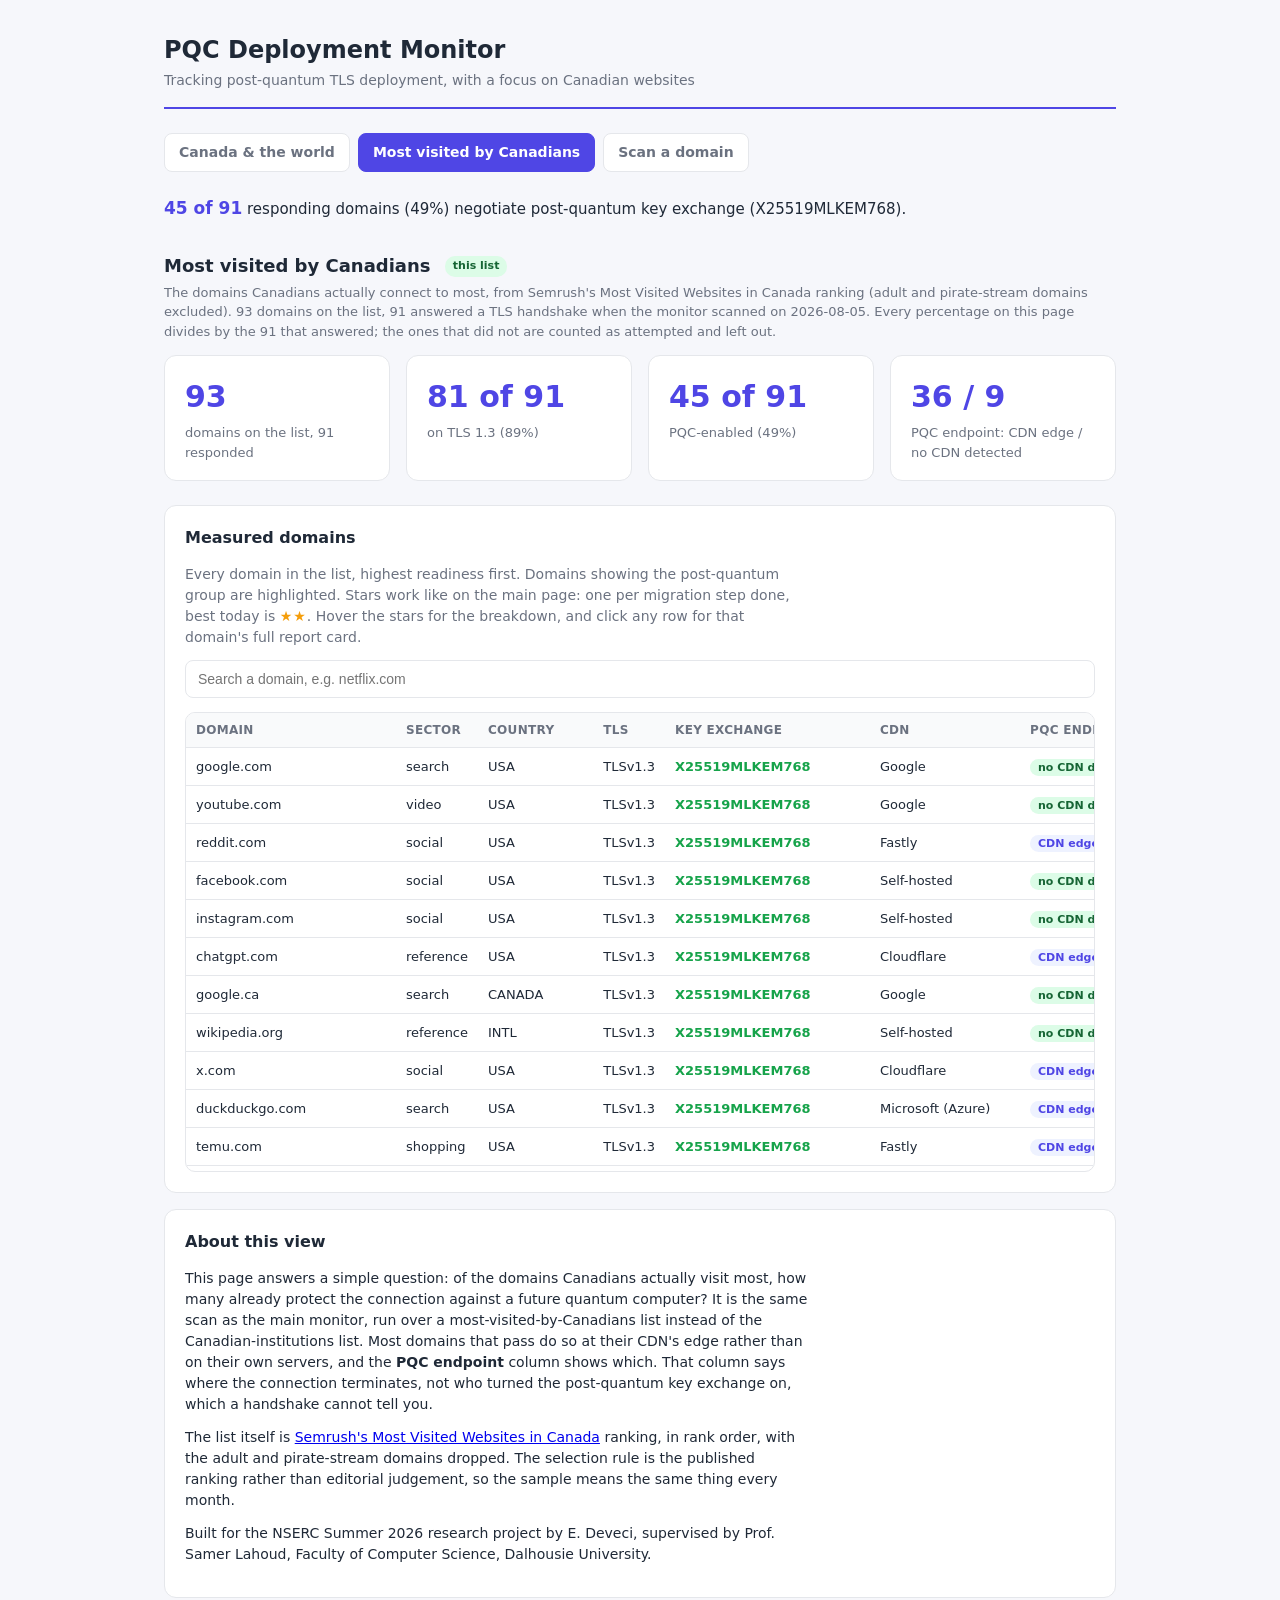
==== commit 6e583531: "add project attribution to the most-visited page" ====
--- a/canada-topvisited.html
+++ b/canada-topvisited.html
@@ -4,7 +4,8 @@
 <meta charset='UTF-8'>
 <meta name='viewport' content='width=device-width, initial-scale=1.0'>
 <title>PQC Monitor - Most visited by Canadians</title>
-<link rel='stylesheet' href='style.css?v=2026-08-05-7'>
+<link rel='icon' href="data:image/svg+xml,<svg xmlns='http://www.w3.org/2000/svg' viewBox='0 0 16 16'><rect width='16' height='16' rx='3' fill='%234f46e5'/><rect x='4.5' y='7.5' width='7' height='5' rx='1' fill='white'/><path d='M6 7.5V5.8a2 2 0 0 1 4 0v1.7' stroke='white' stroke-width='1.3' fill='none'/></svg>">
+<link rel='stylesheet' href='style.css?v=2026-08-05-9'>
 </head>
 <body>
 <div class='page'>
@@ -12,21 +13,49 @@
 <nav class='nav'><a href='index.html'>Canada &amp; the world</a><a href='canada-topvisited.html' class='active'>Most visited by Canadians</a><a href='check.html'>Scan a domain</a></nav>
 <p class='headline'><strong>45 of 91</strong> responding domains (49%) negotiate post-quantum key exchange (X25519MLKEM768).</p>
 <h2 class='section-head'>Most visited by Canadians <span class='tag tag-ca'>this list</span></h2>
-<p class='scope'>The domains Canadians actually connect to most, from Semrush's Most Visited Websites in Canada ranking (adult and pirate-stream domains excluded). 93 domains on the list, 91 answered a TLS handshake when the monitor scanned on 2026-08-05. Every percentage on this page divides by the 91 that answered; the ones that did not are counted as attempted and left out.</p>
+<p class='scope'>
+The domains Canadians actually connect to most, from Semrush's Most Visited Websites in
+Canada ranking (adult and pirate-stream domains excluded). 93 domains on the list,
+91 answered a TLS handshake when the monitor scanned on 2026-08-05. Every
+percentage on this page divides by the 91 that answered; the ones that did not are
+counted as attempted and left out.
+</p>
 <section class='summary'><div class='box'><div class='num'>93</div><div class='label'>domains on the list, 91 responded</div></div><div class='box'><div class='num'>81 of 91</div><div class='label'>on TLS 1.3 (89%)</div></div><div class='box'><div class='num'>45 of 91</div><div class='label'>PQC-enabled (49%)</div></div><div class='box'><div class='num'>36 / 9</div><div class='label'>PQC endpoint: CDN edge / no CDN detected</div></div></section>
 <section class='card'>
 <h2>Measured domains</h2>
-<p class='hint'>Every domain in the list, highest readiness first. Domains showing the post-quantum group are highlighted. Stars work like on the main page: one per migration step done, best today is <span class='stars'>★★</span>. Hover the stars for the breakdown, and click any row for that domain's full report card.</p>
+<p class='hint'>
+Every domain in the list, highest readiness first. Domains showing the post-quantum group
+are highlighted. Stars work like on the main page: one per migration step done, best today
+is <span class='stars'>★★</span>. Hover the stars for the breakdown, and click any
+row for that domain's full report card.
+</p>
 <div id='siteDetail' class='site-detail' style='display:none'></div>
 <div class='filters'><input id='search' placeholder='Search a domain, e.g. netflix.com' oninput='draw()'></div>
 <div class='table-scroll'><table><thead><tr><th>Domain</th><th>Sector</th><th>Country</th><th>TLS</th><th>Key exchange</th><th>CDN</th><th>PQC endpoint</th><th>Readiness</th></tr></thead><tbody id='rows'></tbody></table></div>
 </section>
 <section class='card'><h2>About this view</h2>
-<p>This page answers a simple question: of the domains Canadians actually visit most, how many already protect the connection against a future quantum computer? It is the same scan as the main monitor, run over a most-visited-by-Canadians list instead of the Canadian-institutions list. Most domains that pass do so at their CDN's edge rather than on their own servers, and the <strong>PQC endpoint</strong> column shows which. That column says where the connection terminates, not who turned the post-quantum key exchange on, which a handshake cannot tell you.</p>
-<p>The list itself is <a href='https://www.semrush.com/trending-websites/ca/all'>Semrush's Most Visited Websites in Canada</a> ranking, in rank order, with the adult and pirate-stream domains dropped. The selection rule is the published ranking rather than our own judgement, so the sample means the same thing every month.</p>
+<p>
+This page answers a simple question: of the domains Canadians actually visit most, how many
+already protect the connection against a future quantum computer? It is the same scan as the
+main monitor, run over a most-visited-by-Canadians list instead of the Canadian-institutions
+list. Most domains that pass do so at their CDN's edge rather than on their own servers, and
+the <strong>PQC endpoint</strong> column shows which. That column says where the connection
+terminates, not who turned the post-quantum key exchange on, which a handshake cannot tell
+you.
+</p>
+<p>
+The list itself is <a href='https://www.semrush.com/trending-websites/ca/all'>Semrush's Most
+Visited Websites in Canada</a> ranking, in rank order, with the adult and pirate-stream
+domains dropped. The selection rule is the published ranking rather than editorial judgement,
+so the sample means the same thing every month.
+</p>
+<p>
+Built for the NSERC Summer 2026 research project by E. Deveci, supervised by
+Prof. Samer Lahoud, Faculty of Computer Science, Dalhousie University.
+</p>
 </section>
 </div>
-<script src='report-card.js?v=2026-08-05-7'></script>
+<script src='report-card.js?v=2026-08-05-9'></script>
 <script>
 const DATA = [{"site": "google.com", "sector": "search", "country": "USA", "tls": "TLSv1.3", "kex": "X25519MLKEM768", "cert": "ecdsa_secp256r1_sha256", "cdn": "Google", "source": "own", "score": 75, "stars": 2}, {"site": "youtube.com", "sector": "video", "country": "USA", "tls": "TLSv1.3", "kex": "X25519MLKEM768", "cert": "ecdsa_secp256r1_sha256", "cdn": "Google", "source": "own", "score": 75, "stars": 2}, {"site": "reddit.com", "sector": "social", "country": "USA", "tls": "TLSv1.3", "kex": "X25519MLKEM768", "cert": "rsa_pss_rsae_sha256", "cdn": "Fastly", "source": "provider", "score": 75, "stars": 2}, {"site": "facebook.com", "sector": "social", "country": "USA", "tls": "TLSv1.3", "kex": "X25519MLKEM768", "cert": "ecdsa_secp256r1_sha256", "cdn": "Self-hosted", "source": "own", "score": 75, "stars": 2}, {"site": "instagram.com", "sector": "social", "country": "USA", "tls": "TLSv1.3", "kex": "X25519MLKEM768", "cert": "ecdsa_secp256r1_sha256", "cdn": "Self-hosted", "source": "own", "score": 75, "stars": 2}, {"site": "chatgpt.com", "sector": "reference", "country": "USA", "tls": "TLSv1.3", "kex": "X25519MLKEM768", "cert": "ecdsa_secp256r1_sha256", "cdn": "Cloudflare", "source": "provider", "score": 75, "stars": 2}, {"site": "google.ca", "sector": "search", "country": "CANADA", "tls": "TLSv1.3", "kex": "X25519MLKEM768", "cert": "ecdsa_secp256r1_sha256", "cdn": "Google", "source": "own", "score": 75, "stars": 2}, {"site": "wikipedia.org", "sector": "reference", "country": "INTL", "tls": "TLSv1.3", "kex": "X25519MLKEM768", "cert": "ecdsa_secp256r1_sha256", "cdn": "Self-hosted", "source": "own", "score": 75, "stars": 2}, {"site": "x.com", "sector": "social", "country": "USA", "tls": "TLSv1.3", "kex": "X25519MLKEM768", "cert": "ecdsa_secp256r1_sha256", "cdn": "Cloudflare", "source": "provider", "score": 75, "stars": 2}, {"site": "duckduckgo.com", "sector": "search", "country": "USA", "tls": "TLSv1.3", "kex": "X25519MLKEM768", "cert": "rsa_pss_rsae_sha256", "cdn": "Microsoft (Azure)", "source": "provider", "score": 75, "stars": 2}, {"site": "temu.com", "sector": "shopping", "country": "USA", "tls": "TLSv1.3", "kex": "X25519MLKEM768", "cert": "rsa_pss_rsae_sha256", "cdn": "Fastly", "source": "provider", "score": 75, "stars": 2}, {"site": "weather.com", "sector": "news", "country": "USA", "tls": "TLSv1.3", "kex": "X25519MLKEM768", "cert": "ecdsa_secp256r1_sha256", "cdn": "Akamai", "source": "provider", "score": 75, "stars": 2}, {"site": "walmart.ca", "sector": "shopping", "country": "CANADA", "tls": "TLSv1.3", "kex": "X25519MLKEM768", "cert": "rsa_pss_rsae_sha256", "cdn": "Akamai", "source": "provider", "score": 75, "stars": 2}, {"site": "pinterest.com", "sector": "social", "country": "USA", "tls": "TLSv1.3", "kex": "X25519MLKEM768", "cert": "rsa_pss_rsae_sha256", "cdn": "Fastly", "source": "provider", "score": 75, "stars": 2}, {"site": "discord.com", "sector": "social", "country": "USA", "tls": "TLSv1.3", "kex": "X25519MLKEM768", "cert": "ecdsa_secp256r1_sha256", "cdn": "Cloudflare", "source": "provider", "score": 75, "stars": 2}, {"site": "stake.com", "sector": "other", "country": "CURACAO", "tls": "TLSv1.3", "kex": "X25519MLKEM768", "cert": "ecdsa_secp256r1_sha256", "cdn": "Cloudflare", "source": "provider", "score": 75, "stars": 2}, {"site": "twitch.tv", "sector": "video", "country": "USA", "tls": "TLSv1.3", "kex": "X25519MLKEM768", "cert": "rsa_pss_rsae_sha256", "cdn": "Fastly", "source": "provider", "score": 75, "stars": 2}, {"site": "interac.ca", "sector": "bank", "country": "CANADA", "tls": "TLSv1.3", "kex": "X25519MLKEM768", "cert": "rsa_pss_rsae_sha256", "cdn": "Imperva (Incapsula)", "source": "provider", "score": 75, "stars": 2}, {"site": "nytimes.com", "sector": "news", "country": "USA", "tls": "TLSv1.3", "kex": "X25519MLKEM768", "cert": "rsa_pss_rsae_sha256", "cdn": "Fastly", "source": "provider", "score": 75, "stars": 2}, {"site": "claude.ai", "sector": "reference", "country": "USA", "tls": "TLSv1.3", "kex": "X25519MLKEM768", "cert": "ecdsa_secp256r1_sha256", "cdn": "Cloudflare", "source": "provider", "score": 75, "stars": 2}, {"site": "apple.com", "sector": "reference", "country": "USA", "tls": "TLSv1.3", "kex": "X25519MLKEM768", "cert": "ecdsa_secp256r1_sha256", "cdn": "Self-hosted", "source": "own", "score": 75, "stars": 2}, {"site": "bbc.com", "sector": "news", "country": "UK", "tls": "TLSv1.3", "kex": "X25519MLKEM768", "cert": "rsa_pss_rsae_sha256", "cdn": "Fastly", "source": "provider", "score": 75, "stars": 2}, {"site": "indeed.com", "sector": "reference", "country": "USA", "tls": "TLSv1.3", "kex": "X25519MLKEM768", "cert": "ecdsa_secp256r1_sha256", "cdn": "Cloudflare", "source": "provider", "score": 75, "stars": 2}, {"site": "td.com", "sector": "bank", "country": "CANADA", "tls": "TLSv1.3", "kex": "X25519MLKEM768", "cert": "rsa_pss_rsae_sha256", "cdn": "Akamai", "source": "provider", "score": 75, "stars": 2}, {"site": "whatsapp.com", "sector": "social", "country": "USA", "tls": "TLSv1.3", "kex": "X25519MLKEM768", "cert": "ecdsa_secp256r1_sha256", "cdn": "Self-hosted", "source": "own", "score": 75, "stars": 2}, {"site": "homedepot.ca", "sector": "shopping", "country": "CANADA", "tls": "TLSv1.3", "kex": "X25519MLKEM768", "cert": "rsa_pss_rsae_sha256", "cdn": "Akamai", "source": "provider", "score": 75, "stars": 2}, {"site": "primevideo.com", "sector": "video", "country": "USA", "tls": "TLSv1.3", "kex": "X25519MLKEM768", "cert": "rsa_pss_rsae_sha256", "cdn": "Amazon CloudFront", "source": "own", "score": 75, "stars": 2}, {"site": "realtor.ca", "sector": "shopping", "country": "CANADA", "tls": "TLSv1.3", "kex": "X25519MLKEM768", "cert": "rsa_pss_rsae_sha256", "cdn": "Imperva (Incapsula)", "source": "provider", "score": 75, "stars": 2}, {"site": "paypal.com", "sector": "bank", "country": "USA", "tls": "TLSv1.3", "kex": "X25519MLKEM768", "cert": "rsa_pss_rsae_sha256", "cdn": "Cloudflare", "source": "provider", "score": 75, "stars": 2}, {"site": "canva.com", "sector": "reference", "country": "USA", "tls": "TLSv1.3", "kex": "X25519MLKEM768", "cert": "rsa_pss_rsae_sha256", "cdn": "Amazon CloudFront", "source": "provider", "score": 75, "stars": 2}, {"site": "espn.com", "sector": "news", "country": "USA", "tls": "TLSv1.3", "kex": "X25519MLKEM768", "cert": "rsa_pss_rsae_sha256", "cdn": "Amazon CloudFront", "source": "provider", "score": 75, "stars": 2}, {"site": "rbcroyalbank.com", "sector": "bank", "country": "CANADA", "tls": "TLSv1.3", "kex": "X25519MLKEM768", "cert": "rsa_pss_rsae_sha256", "cdn": "Akamai", "source": "provider", "score": 75, "stars": 2}, {"site": "cnn.com", "sector": "news", "country": "USA", "tls": "TLSv1.3", "kex": "X25519MLKEM768", "cert": "ecdsa_secp384r1_sha384", "cdn": "Fastly", "source": "provider", "score": 75, "stars": 2}, {"site": "scotiabank.com", "sector": "bank", "country": "CANADA", "tls": "TLSv1.3", "kex": "X25519MLKEM768", "cert": "rsa_pss_rsae_sha256", "cdn": "Akamai", "source": "provider", "score": 75, "stars": 2}, {"site": "openai.com", "sector": "reference", "country": "USA", "tls": "TLSv1.3", "kex": "X25519MLKEM768", "cert": "ecdsa_secp256r1_sha256", "cdn": "Cloudflare", "source": "provider", "score": 75, "stars": 2}, {"site": "canadapost-postescanada.ca", "sector": "gov", "country": "CANADA", "tls": "TLSv1.3", "kex": "X25519MLKEM768", "cert": "rsa_pss_rsae_sha256", "cdn": "Amazon CloudFront", "source": "provider", "score": 75, "stars": 2}, {"site": "ebay.ca", "sector": "shopping", "country": "CANADA", "tls": "TLSv1.3", "kex": "X25519MLKEM768", "cert": "rsa_pss_rsae_sha256", "cdn": "Akamai", "source": "provider", "score": 75, "stars": 2}, {"site": "shopify.com", "sector": "shopping", "country": "CANADA", "tls": "TLSv1.3", "kex": "X25519MLKEM768", "cert": "ecdsa_secp256r1_sha256", "cdn": "Cloudflare", "source": "provider", "score": 75, "stars": 2}, {"site": "twitter.com", "sector": "social", "country": "USA", "tls": "TLSv1.3", "kex": "X25519MLKEM768", "cert": "ecdsa_secp256r1_sha256", "cdn": "Cloudflare", "source": "provider", "score": 75, "stars": 2}, {"site": "zoom.us", "sector": "reference", "country": "USA", "tls": "TLSv1.3", "kex": "X25519MLKEM768", "cert": "rsa_pss_rsae_sha256", "cdn": "Cloudflare", "source": "provider", "score": 75, "stars": 2}, {"site": "theguardian.com", "sector": "news", "country": "UK", "tls": "TLSv1.3", "kex": "X25519MLKEM768", "cert": "rsa_pss_rsae_sha256", "cdn": "Fastly", "source": "provider", "score": 75, "stars": 2}, {"site": "wealthsimple.com", "sector": "bank", "country": "CANADA", "tls": "TLSv1.3", "kex": "X25519MLKEM768", "cert": "rsa_pss_rsae_sha256", "cdn": "Amazon CloudFront", "source": "provider", "score": 75, "stars": 2}, {"site": "nhl.com", "sector": "news", "country": "USA", "tls": "TLSv1.3", "kex": "X25519MLKEM768", "cert": "ecdsa_secp256r1_sha256", "cdn": "Cloudflare", "source": "provider", "score": 75, "stars": 2}, {"site": "accuweather.com", "sector": "news", "country": "USA", "tls": "TLSv1.3", "kex": "X25519MLKEM768", "cert": "ecdsa_secp256r1_sha256", "cdn": "Akamai", "source": "provider", "score": 75, "stars": 2}, {"site": "aircanada.com", "sector": "travel", "country": "CANADA", "tls": "TLSv1.3", "kex": "X25519MLKEM768", "cert": "rsa_pss_rsae_sha256", "cdn": "Akamai", "source": "provider", "score": 75, "stars": 2}, {"site": "amazon.ca", "sector": "shopping", "country": "CANADA", "tls": "TLSv1.3", "kex": "X25519, 253 bits", "cert": "rsa_pss_rsae_sha256", "cdn": "Amazon CloudFront", "source": "none", "score": 35, "stars": 1}, {"site": "yahoo.com", "sector": "search", "country": "USA", "tls": "TLSv1.3", "kex": "X25519, 253 bits", "cert": "ecdsa_secp256r1_sha256", "cdn": "Self-hosted", "source": "none", "score": 35, "stars": 1}, {"site": "linkedin.com", "sector": "social", "country": "USA", "tls": "TLSv1.3", "kex": "X25519, 253 bits", "cert": "rsa_pss_rsae_sha256", "cdn": "Google", "source": "none", "score": 35, "stars": 1}, {"site": "bing.com", "sector": "search", "country": "USA", "tls": "TLSv1.3", "kex": "ECDH, secp521r1, 521 bits", "cert": "rsa_pss_rsae_sha256", "cdn": "Azure Front Door", "source": "none", "score": 35, "stars": 1}, {"site": "live.com", "sector": "reference", "country": "USA", "tls": "TLSv1.3", "kex": "ECDH, secp521r1, 521 bits", "cert": "rsa_pss_rsae_sha256", "cdn": "Azure Front Door", "source": "none", "score": 35, "stars": 1}, {"site": "tiktok.com", "sector": "social", "country": "USA", "tls": "TLSv1.3", "kex": "X25519, 253 bits", "cert": "ecdsa_secp256r1_sha256", "cdn": "Akamai", "source": "none", "score": 35, "stars": 1}, {"site": "netflix.com", "sector": "video", "country": "USA", "tls": "TLSv1.3", "kex": "X25519, 253 bits", "cert": "ecdsa_secp256r1_sha256", "cdn": "Amazon (AWS)", "source": "none", "score": 35, "stars": 1}, {"site": "microsoft.com", "sector": "reference", "country": "USA", "tls": "TLSv1.3", "kex": "ECDH, prime256v1, 256 bits", "cert": "rsa_pss_rsae_sha256", "cdn": "Azure Front Door", "source": "none", "score": 35, "stars": 1}, {"site": "theweathernetwork.com", "sector": "news", "country": "CANADA", "tls": "TLSv1.3", "kex": "X25519, 253 bits", "cert": "rsa_pss_rsae_sha256", "cdn": "Amazon CloudFront", "source": "none", "score": 35, "stars": 1}, {"site": "cbc.ca", "sector": "news", "country": "CANADA", "tls": "TLSv1.3", "kex": "X25519, 253 bits", "cert": "rsa_pss_rsae_sha256", "cdn": "Akamai", "source": "none", "score": 35, "stars": 1}, {"site": "msn.com", "sector": "news", "country": "USA", "tls": "TLSv1.3", "kex": "ECDH, secp521r1, 521 bits", "cert": "rsa_pss_rsae_sha256", "cdn": "Azure Front Door", "source": "none", "score": 35, "stars": 1}, {"site": "spotify.com", "sector": "video", "country": "USA", "tls": "TLSv1.3", "kex": "X25519, 253 bits", "cert": "rsa_pss_rsae_sha256", "cdn": "Fastly", "source": "none", "score": 35, "stars": 1}, {"site": "imdb.com", "sector": "reference", "country": "USA", "tls": "TLSv1.3", "kex": "X25519, 253 bits", "cert": "rsa_pss_rsae_sha256", "cdn": "Amazon CloudFront", "source": "none", "score": 35, "stars": 1}, {"site": "roblox.com", "sector": "other", "country": "USA", "tls": "TLSv1.3", "kex": "X25519, 253 bits", "cert": "rsa_pss_rsae_sha256", "cdn": "Self-hosted", "source": "none", "score": 35, "stars": 1}, {"site": "amazon.com", "sector": "shopping", "country": "USA", "tls": "TLSv1.3", "kex": "X25519, 253 bits", "cert": "rsa_pss_rsae_sha256", "cdn": "Amazon CloudFront", "source": "none", "score": 35, "stars": 1}, {"site": "office.com", "sector": "reference", "country": "USA", "tls": "TLSv1.3", "kex": "ECDH, secp521r1, 521 bits", "cert": "rsa_pss_rsae_sha256", "cdn": "Azure Front Door", "source": "none", "score": 35, "stars": 1}, {"site": "github.com", "sector": "reference", "country": "USA", "tls": "TLSv1.3", "kex": "X25519, 253 bits", "cert": "ecdsa_secp256r1_sha256", "cdn": "Self-hosted", "source": "none", "score": 35, "stars": 1}, {"site": "snapchat.com", "sector": "social", "country": "USA", "tls": "TLSv1.3", "kex": "X25519, 253 bits", "cert": "rsa_pss_rsae_sha256", "cdn": "Google", "source": "none", "score": 35, "stars": 1}, {"site": "costco.ca", "sector": "shopping", "country": "CANADA", "tls": "TLSv1.3", "kex": "X25519, 253 bits", "cert": "ecdsa_secp256r1_sha256", "cdn": "Akamai", "source": "none", "score": 35, "stars": 1}, {"site": "bestbuy.ca", "sector": "shopping", "country": "CANADA", "tls": "TLSv1.3", "kex": "X25519, 253 bits", "cert": "ecdsa_secp256r1_sha256", "cdn": "Akamai", "source": "none", "score": 35, "stars": 1}, {"site": "dailymotion.com", "sector": "video", "country": "FRANCE", "tls": "TLSv1.3", "kex": "ECDH, prime256v1, 256 bits", "cert": "rsa_pss_rsae_sha256", "cdn": "Amazon CloudFront", "source": "none", "score": 35, "stars": 1}, {"site": "weather.gc.ca", "sector": "news", "country": "CANADA", "tls": "TLSv1.3", "kex": "X25519, 253 bits", "cert": "rsa_pss_rsae_sha256", "cdn": "Self-hosted", "source": "none", "score": 35, "stars": 1}, {"site": "fifa.com", "sector": "other", "country": "SWITZERLAND", "tls": "TLSv1.3", "kex": "X25519, 253 bits", "cert": "ecdsa_secp256r1_sha256", "cdn": "Azure Front Door", "source": "none", "score": 35, "stars": 1}, {"site": "cibc.com", "sector": "bank", "country": "CANADA", "tls": "TLSv1.3", "kex": "X25519, 253 bits", "cert": "rsa_pss_rsae_sha256", "cdn": "Akamai", "source": "none", "score": 35, "stars": 1}, {"site": "shein.com", "sector": "shopping", "country": "CHINA", "tls": "TLSv1.3", "kex": "X25519, 253 bits", "cert": "rsa_pss_rsae_sha256", "cdn": "Akamai", "source": "none", "score": 35, "stars": 1}, {"site": "rogers.com", "sector": "telco", "country": "CANADA", "tls": "TLSv1.3", "kex": "X25519, 253 bits", "cert": "rsa_pss_rsae_sha256", "cdn": "Microsoft (Azure)", "source": "none", "score": 35, "stars": 1}, {"site": "bmo.com", "sector": "bank", "country": "CANADA", "tls": "TLSv1.3", "kex": "X25519, 253 bits", "cert": "rsa_pss_rsae_sha256", "cdn": "Akamai", "source": "none", "score": 35, "stars": 1}, {"site": "kijiji.ca", "sector": "shopping", "country": "CANADA", "tls": "TLSv1.3", "kex": "X25519, 253 bits", "cert": "rsa_pss_rsae_sha256", "cdn": "Google", "source": "none", "score": 35, "stars": 1}, {"site": "meteomedia.com", "sector": "news", "country": "CANADA", "tls": "TLSv1.3", "kex": "X25519, 253 bits", "cert": "rsa_pss_rsae_sha256", "cdn": "Amazon CloudFront", "source": "none", "score": 35, "stars": 1}, {"site": "desjardins.com", "sector": "bank", "country": "CANADA", "tls": "TLSv1.3", "kex": "X25519, 253 bits", "cert": "rsa_pss_rsae_sha256", "cdn": "Self-hosted", "source": "none", "score": 35, "stars": 1}, {"site": "radio-canada.ca", "sector": "news", "country": "CANADA", "tls": "TLSv1.3", "kex": "X25519, 253 bits", "cert": "rsa_pss_rsae_sha256", "cdn": "Amazon (AWS)", "source": "none", "score": 35, "stars": 1}, {"site": "gov.bc.ca", "sector": "gov", "country": "CANADA", "tls": "TLSv1.3", "kex": "X25519, 253 bits", "cert": "rsa_pss_rsae_sha256", "cdn": "Self-hosted", "source": "none", "score": 35, "stars": 1}, {"site": "globalnews.ca", "sector": "news", "country": "CANADA", "tls": "TLSv1.3", "kex": "X25519, 253 bits", "cert": "ecdsa_secp256r1_sha256", "cdn": "Automattic", "source": "none", "score": 35, "stars": 1}, {"site": "sportsnet.ca", "sector": "news", "country": "CANADA", "tls": "TLSv1.3", "kex": "X25519, 253 bits", "cert": "rsa_pss_rsae_sha256", "cdn": "Akamai", "source": "none", "score": 35, "stars": 1}, {"site": "crave.ca", "sector": "video", "country": "CANADA", "tls": "TLSv1.3", "kex": "X25519, 253 bits", "cert": "ecdsa_secp256r1_sha256", "cdn": "Akamai", "source": "none", "score": 35, "stars": 1}, {"site": "disneyplus.com", "sector": "video", "country": "USA", "tls": "TLSv1.3", "kex": "X25519, 253 bits", "cert": "rsa_pss_rsae_sha256", "cdn": "Google", "source": "none", "score": 35, "stars": 1}, {"site": "canada.ca", "sector": "gov", "country": "CANADA", "tls": "TLSv1.2", "kex": "ECDH, prime256v1, 256 bits", "cert": "rsa_pkcs1_sha256", "cdn": "Self-hosted", "source": "none", "score": 20, "stars": 0}, {"site": "canadiantire.ca", "sector": "shopping", "country": "CANADA", "tls": "TLSv1.2", "kex": "ECDH, prime256v1, 256 bits", "cert": "rsa_pkcs1_sha256", "cdn": "Self-hosted", "source": "none", "score": 20, "stars": 0}, {"site": "ctvnews.ca", "sector": "news", "country": "CANADA", "tls": "TLSv1.2", "kex": "ECDH, prime256v1, 256 bits", "cert": "rsa_pkcs1_sha256", "cdn": "Amazon (AWS)", "source": "none", "score": 20, "stars": 0}, {"site": "tsn.ca", "sector": "news", "country": "CANADA", "tls": "TLSv1.2", "kex": "ECDH, prime256v1, 256 bits", "cert": "rsa_pkcs1_sha256", "cdn": "Amazon (AWS)", "source": "none", "score": 20, "stars": 0}, {"site": "cra-arc.gc.ca", "sector": "gov", "country": "CANADA", "tls": "TLSv1.2", "kex": "ECDH, prime256v1, 256 bits", "cert": "rsa_pkcs1_sha256", "cdn": "Self-hosted", "source": "none", "score": 20, "stars": 0}, {"site": "aliexpress.com", "sector": "shopping", "country": "CHINA", "tls": "TLSv1.2", "kex": "X25519, 253 bits", "cert": "ecdsa_secp256r1_sha256", "cdn": "Alibaba Cloud", "source": "none", "score": 20, "stars": 0}, {"site": "quora.com", "sector": "social", "country": "USA", "tls": "TLSv1.2", "kex": "ECDH, prime256v1, 256 bits", "cert": "rsa_pkcs1_sha512", "cdn": "Cloudflare", "source": "none", "score": 20, "stars": 0}, {"site": "etsy.com", "sector": "shopping", "country": "USA", "tls": "TLSv1.2", "kex": "X25519, 253 bits", "cert": "rsa_pss_rsae_sha256", "cdn": "Fastly", "source": "none", "score": 20, "stars": 0}, {"site": "lapresse.ca", "sector": "news", "country": "CANADA", "tls": "TLSv1.2", "kex": "ECDH, prime256v1, 256 bits", "cert": "rsa_pkcs1_sha256", "cdn": "Amazon CloudFront", "source": "none", "score": 20, "stars": 0}, {"site": "ontario.ca", "sector": "gov", "country": "CANADA", "tls": "TLSv1.2", "kex": "X25519, 253 bits", "cert": "rsa_pss_rsae_sha256", "cdn": "Amazon CloudFront", "source": "none", "score": 20, "stars": 0}];
 const SCAN_DATE = "2026-08-05";
--- a/style.css
+++ b/style.css
@@ -206,7 +206,11 @@
    (#tableBody is the main page, #rows is the most-visited page) */
 #tableBody tr, #rows tr { cursor: pointer; }
 
-/* small pill showing where a site's PQC comes from, in both site tables */
+/* The pill in the "PQC endpoint" column, on both tables. The three modifier
+   classes look unused if you search for them: nothing writes pill-provider in
+   any file. They are built at runtime, "pill pill-" + the row's source value,
+   in app.js and in the table that toplist_report.py generates. Rename one and
+   you break the colours silently. */
 .pill { font-size: 11px; font-weight: 600; padding: 2px 8px; border-radius: 10px; }
 .pill-provider { background: #eef2ff; color: #4f46e5; }
 .pill-own { background: #dcfce7; color: #166534; }
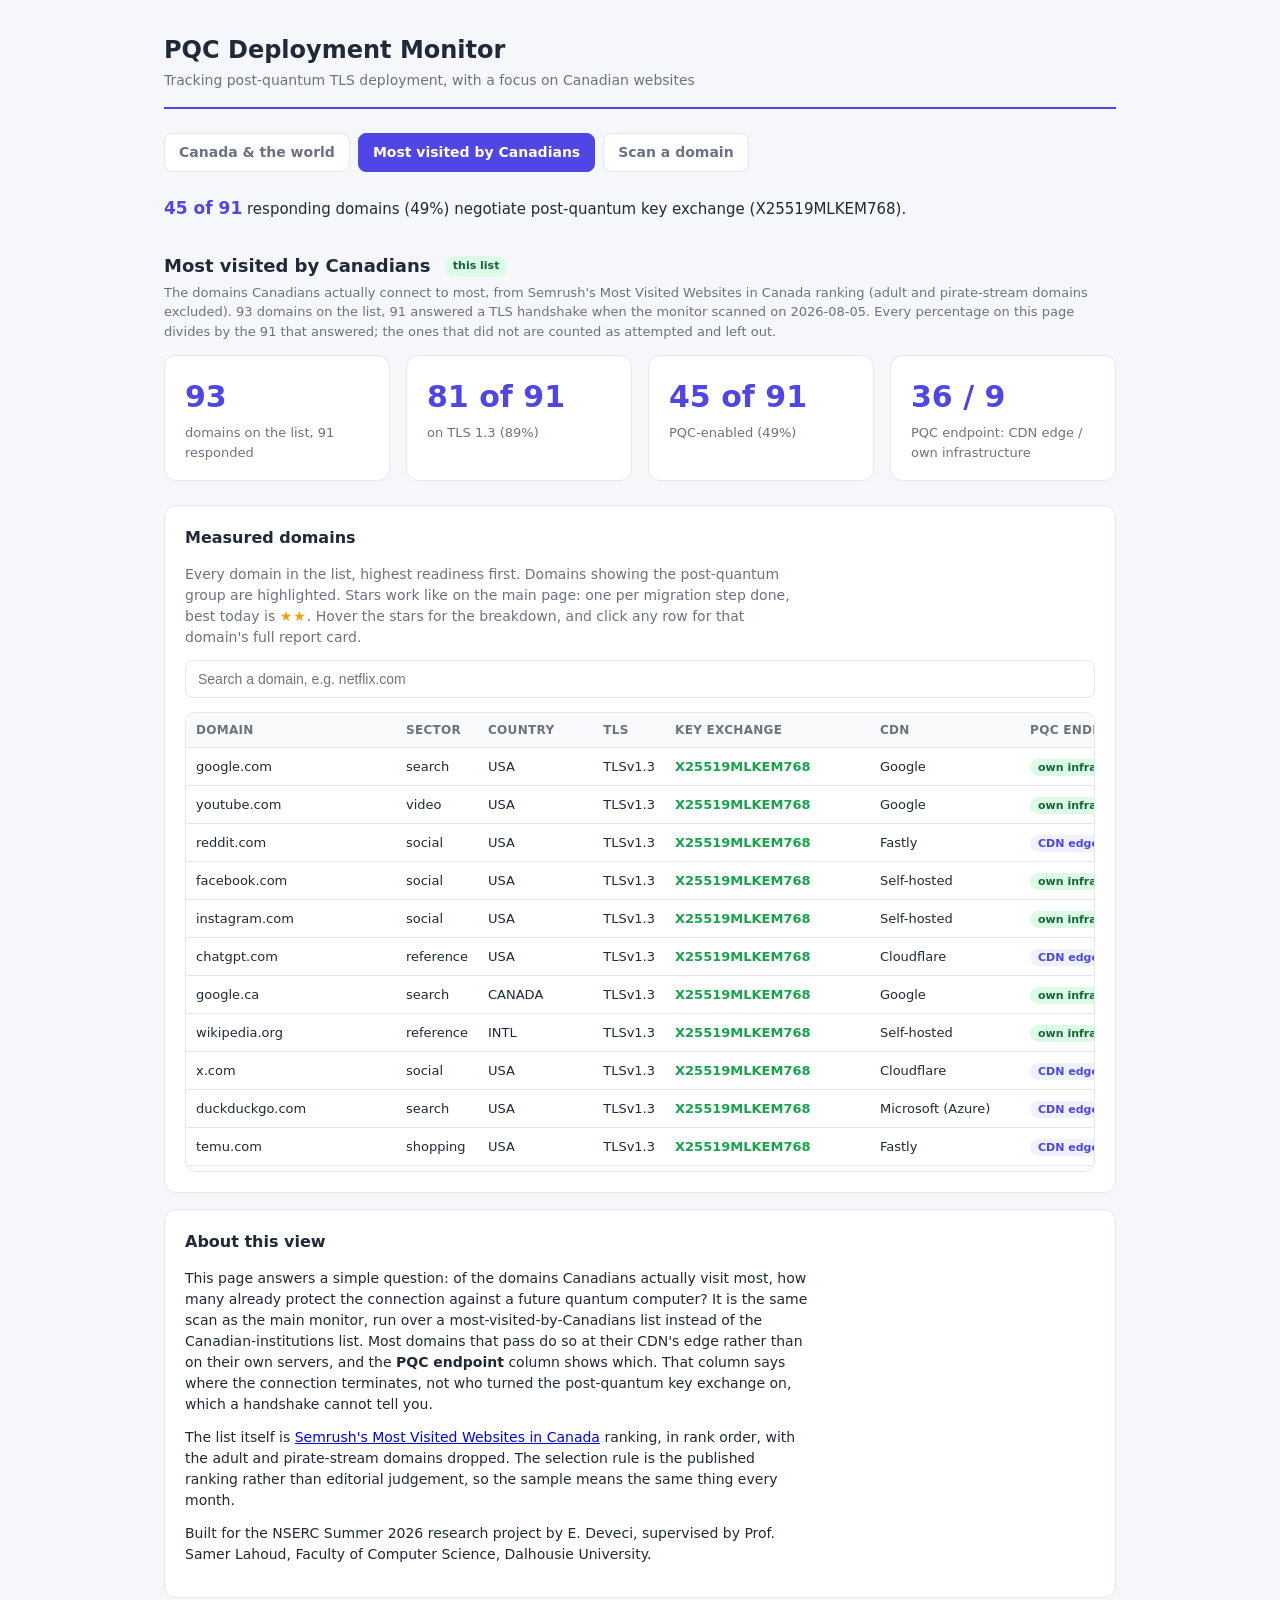
==== commit 8a5ac5c5: "live scan shows its provider again, fix the endpoint label and the band, tidy the comments" ====
--- a/canada-topvisited.html
+++ b/canada-topvisited.html
@@ -5,7 +5,7 @@
 <meta name='viewport' content='width=device-width, initial-scale=1.0'>
 <title>PQC Monitor - Most visited by Canadians</title>
 <link rel='icon' href="data:image/svg+xml,<svg xmlns='http://www.w3.org/2000/svg' viewBox='0 0 16 16'><rect width='16' height='16' rx='3' fill='%234f46e5'/><rect x='4.5' y='7.5' width='7' height='5' rx='1' fill='white'/><path d='M6 7.5V5.8a2 2 0 0 1 4 0v1.7' stroke='white' stroke-width='1.3' fill='none'/></svg>">
-<link rel='stylesheet' href='style.css?v=2026-08-05-9'>
+<link rel='stylesheet' href='style.css?v=2026-08-07-1'>
 </head>
 <body>
 <div class='page'>
@@ -20,7 +20,7 @@
 percentage on this page divides by the 91 that answered; the ones that did not are
 counted as attempted and left out.
 </p>
-<section class='summary'><div class='box'><div class='num'>93</div><div class='label'>domains on the list, 91 responded</div></div><div class='box'><div class='num'>81 of 91</div><div class='label'>on TLS 1.3 (89%)</div></div><div class='box'><div class='num'>45 of 91</div><div class='label'>PQC-enabled (49%)</div></div><div class='box'><div class='num'>36 / 9</div><div class='label'>PQC endpoint: CDN edge / no CDN detected</div></div></section>
+<section class='summary'><div class='box'><div class='num'>93</div><div class='label'>domains on the list, 91 responded</div></div><div class='box'><div class='num'>81 of 91</div><div class='label'>on TLS 1.3 (89%)</div></div><div class='box'><div class='num'>45 of 91</div><div class='label'>PQC-enabled (49%)</div></div><div class='box'><div class='num'>36 / 9</div><div class='label'>PQC endpoint: CDN edge / own infrastructure</div></div></section>
 <section class='card'>
 <h2>Measured domains</h2>
 <p class='hint'>
@@ -55,7 +55,7 @@
 </p>
 </section>
 </div>
-<script src='report-card.js?v=2026-08-05-9'></script>
+<script src='report-card.js?v=2026-08-07-1'></script>
 <script>
 const DATA = [{"site": "google.com", "sector": "search", "country": "USA", "tls": "TLSv1.3", "kex": "X25519MLKEM768", "cert": "ecdsa_secp256r1_sha256", "cdn": "Google", "source": "own", "score": 75, "stars": 2}, {"site": "youtube.com", "sector": "video", "country": "USA", "tls": "TLSv1.3", "kex": "X25519MLKEM768", "cert": "ecdsa_secp256r1_sha256", "cdn": "Google", "source": "own", "score": 75, "stars": 2}, {"site": "reddit.com", "sector": "social", "country": "USA", "tls": "TLSv1.3", "kex": "X25519MLKEM768", "cert": "rsa_pss_rsae_sha256", "cdn": "Fastly", "source": "provider", "score": 75, "stars": 2}, {"site": "facebook.com", "sector": "social", "country": "USA", "tls": "TLSv1.3", "kex": "X25519MLKEM768", "cert": "ecdsa_secp256r1_sha256", "cdn": "Self-hosted", "source": "own", "score": 75, "stars": 2}, {"site": "instagram.com", "sector": "social", "country": "USA", "tls": "TLSv1.3", "kex": "X25519MLKEM768", "cert": "ecdsa_secp256r1_sha256", "cdn": "Self-hosted", "source": "own", "score": 75, "stars": 2}, {"site": "chatgpt.com", "sector": "reference", "country": "USA", "tls": "TLSv1.3", "kex": "X25519MLKEM768", "cert": "ecdsa_secp256r1_sha256", "cdn": "Cloudflare", "source": "provider", "score": 75, "stars": 2}, {"site": "google.ca", "sector": "search", "country": "CANADA", "tls": "TLSv1.3", "kex": "X25519MLKEM768", "cert": "ecdsa_secp256r1_sha256", "cdn": "Google", "source": "own", "score": 75, "stars": 2}, {"site": "wikipedia.org", "sector": "reference", "country": "INTL", "tls": "TLSv1.3", "kex": "X25519MLKEM768", "cert": "ecdsa_secp256r1_sha256", "cdn": "Self-hosted", "source": "own", "score": 75, "stars": 2}, {"site": "x.com", "sector": "social", "country": "USA", "tls": "TLSv1.3", "kex": "X25519MLKEM768", "cert": "ecdsa_secp256r1_sha256", "cdn": "Cloudflare", "source": "provider", "score": 75, "stars": 2}, {"site": "duckduckgo.com", "sector": "search", "country": "USA", "tls": "TLSv1.3", "kex": "X25519MLKEM768", "cert": "rsa_pss_rsae_sha256", "cdn": "Microsoft (Azure)", "source": "provider", "score": 75, "stars": 2}, {"site": "temu.com", "sector": "shopping", "country": "USA", "tls": "TLSv1.3", "kex": "X25519MLKEM768", "cert": "rsa_pss_rsae_sha256", "cdn": "Fastly", "source": "provider", "score": 75, "stars": 2}, {"site": "weather.com", "sector": "news", "country": "USA", "tls": "TLSv1.3", "kex": "X25519MLKEM768", "cert": "ecdsa_secp256r1_sha256", "cdn": "Akamai", "source": "provider", "score": 75, "stars": 2}, {"site": "walmart.ca", "sector": "shopping", "country": "CANADA", "tls": "TLSv1.3", "kex": "X25519MLKEM768", "cert": "rsa_pss_rsae_sha256", "cdn": "Akamai", "source": "provider", "score": 75, "stars": 2}, {"site": "pinterest.com", "sector": "social", "country": "USA", "tls": "TLSv1.3", "kex": "X25519MLKEM768", "cert": "rsa_pss_rsae_sha256", "cdn": "Fastly", "source": "provider", "score": 75, "stars": 2}, {"site": "discord.com", "sector": "social", "country": "USA", "tls": "TLSv1.3", "kex": "X25519MLKEM768", "cert": "ecdsa_secp256r1_sha256", "cdn": "Cloudflare", "source": "provider", "score": 75, "stars": 2}, {"site": "stake.com", "sector": "other", "country": "CURACAO", "tls": "TLSv1.3", "kex": "X25519MLKEM768", "cert": "ecdsa_secp256r1_sha256", "cdn": "Cloudflare", "source": "provider", "score": 75, "stars": 2}, {"site": "twitch.tv", "sector": "video", "country": "USA", "tls": "TLSv1.3", "kex": "X25519MLKEM768", "cert": "rsa_pss_rsae_sha256", "cdn": "Fastly", "source": "provider", "score": 75, "stars": 2}, {"site": "interac.ca", "sector": "bank", "country": "CANADA", "tls": "TLSv1.3", "kex": "X25519MLKEM768", "cert": "rsa_pss_rsae_sha256", "cdn": "Imperva (Incapsula)", "source": "provider", "score": 75, "stars": 2}, {"site": "nytimes.com", "sector": "news", "country": "USA", "tls": "TLSv1.3", "kex": "X25519MLKEM768", "cert": "rsa_pss_rsae_sha256", "cdn": "Fastly", "source": "provider", "score": 75, "stars": 2}, {"site": "claude.ai", "sector": "reference", "country": "USA", "tls": "TLSv1.3", "kex": "X25519MLKEM768", "cert": "ecdsa_secp256r1_sha256", "cdn": "Cloudflare", "source": "provider", "score": 75, "stars": 2}, {"site": "apple.com", "sector": "reference", "country": "USA", "tls": "TLSv1.3", "kex": "X25519MLKEM768", "cert": "ecdsa_secp256r1_sha256", "cdn": "Self-hosted", "source": "own", "score": 75, "stars": 2}, {"site": "bbc.com", "sector": "news", "country": "UK", "tls": "TLSv1.3", "kex": "X25519MLKEM768", "cert": "rsa_pss_rsae_sha256", "cdn": "Fastly", "source": "provider", "score": 75, "stars": 2}, {"site": "indeed.com", "sector": "reference", "country": "USA", "tls": "TLSv1.3", "kex": "X25519MLKEM768", "cert": "ecdsa_secp256r1_sha256", "cdn": "Cloudflare", "source": "provider", "score": 75, "stars": 2}, {"site": "td.com", "sector": "bank", "country": "CANADA", "tls": "TLSv1.3", "kex": "X25519MLKEM768", "cert": "rsa_pss_rsae_sha256", "cdn": "Akamai", "source": "provider", "score": 75, "stars": 2}, {"site": "whatsapp.com", "sector": "social", "country": "USA", "tls": "TLSv1.3", "kex": "X25519MLKEM768", "cert": "ecdsa_secp256r1_sha256", "cdn": "Self-hosted", "source": "own", "score": 75, "stars": 2}, {"site": "homedepot.ca", "sector": "shopping", "country": "CANADA", "tls": "TLSv1.3", "kex": "X25519MLKEM768", "cert": "rsa_pss_rsae_sha256", "cdn": "Akamai", "source": "provider", "score": 75, "stars": 2}, {"site": "primevideo.com", "sector": "video", "country": "USA", "tls": "TLSv1.3", "kex": "X25519MLKEM768", "cert": "rsa_pss_rsae_sha256", "cdn": "Amazon CloudFront", "source": "own", "score": 75, "stars": 2}, {"site": "realtor.ca", "sector": "shopping", "country": "CANADA", "tls": "TLSv1.3", "kex": "X25519MLKEM768", "cert": "rsa_pss_rsae_sha256", "cdn": "Imperva (Incapsula)", "source": "provider", "score": 75, "stars": 2}, {"site": "paypal.com", "sector": "bank", "country": "USA", "tls": "TLSv1.3", "kex": "X25519MLKEM768", "cert": "rsa_pss_rsae_sha256", "cdn": "Cloudflare", "source": "provider", "score": 75, "stars": 2}, {"site": "canva.com", "sector": "reference", "country": "USA", "tls": "TLSv1.3", "kex": "X25519MLKEM768", "cert": "rsa_pss_rsae_sha256", "cdn": "Amazon CloudFront", "source": "provider", "score": 75, "stars": 2}, {"site": "espn.com", "sector": "news", "country": "USA", "tls": "TLSv1.3", "kex": "X25519MLKEM768", "cert": "rsa_pss_rsae_sha256", "cdn": "Amazon CloudFront", "source": "provider", "score": 75, "stars": 2}, {"site": "rbcroyalbank.com", "sector": "bank", "country": "CANADA", "tls": "TLSv1.3", "kex": "X25519MLKEM768", "cert": "rsa_pss_rsae_sha256", "cdn": "Akamai", "source": "provider", "score": 75, "stars": 2}, {"site": "cnn.com", "sector": "news", "country": "USA", "tls": "TLSv1.3", "kex": "X25519MLKEM768", "cert": "ecdsa_secp384r1_sha384", "cdn": "Fastly", "source": "provider", "score": 75, "stars": 2}, {"site": "scotiabank.com", "sector": "bank", "country": "CANADA", "tls": "TLSv1.3", "kex": "X25519MLKEM768", "cert": "rsa_pss_rsae_sha256", "cdn": "Akamai", "source": "provider", "score": 75, "stars": 2}, {"site": "openai.com", "sector": "reference", "country": "USA", "tls": "TLSv1.3", "kex": "X25519MLKEM768", "cert": "ecdsa_secp256r1_sha256", "cdn": "Cloudflare", "source": "provider", "score": 75, "stars": 2}, {"site": "canadapost-postescanada.ca", "sector": "gov", "country": "CANADA", "tls": "TLSv1.3", "kex": "X25519MLKEM768", "cert": "rsa_pss_rsae_sha256", "cdn": "Amazon CloudFront", "source": "provider", "score": 75, "stars": 2}, {"site": "ebay.ca", "sector": "shopping", "country": "CANADA", "tls": "TLSv1.3", "kex": "X25519MLKEM768", "cert": "rsa_pss_rsae_sha256", "cdn": "Akamai", "source": "provider", "score": 75, "stars": 2}, {"site": "shopify.com", "sector": "shopping", "country": "CANADA", "tls": "TLSv1.3", "kex": "X25519MLKEM768", "cert": "ecdsa_secp256r1_sha256", "cdn": "Cloudflare", "source": "provider", "score": 75, "stars": 2}, {"site": "twitter.com", "sector": "social", "country": "USA", "tls": "TLSv1.3", "kex": "X25519MLKEM768", "cert": "ecdsa_secp256r1_sha256", "cdn": "Cloudflare", "source": "provider", "score": 75, "stars": 2}, {"site": "zoom.us", "sector": "reference", "country": "USA", "tls": "TLSv1.3", "kex": "X25519MLKEM768", "cert": "rsa_pss_rsae_sha256", "cdn": "Cloudflare", "source": "provider", "score": 75, "stars": 2}, {"site": "theguardian.com", "sector": "news", "country": "UK", "tls": "TLSv1.3", "kex": "X25519MLKEM768", "cert": "rsa_pss_rsae_sha256", "cdn": "Fastly", "source": "provider", "score": 75, "stars": 2}, {"site": "wealthsimple.com", "sector": "bank", "country": "CANADA", "tls": "TLSv1.3", "kex": "X25519MLKEM768", "cert": "rsa_pss_rsae_sha256", "cdn": "Amazon CloudFront", "source": "provider", "score": 75, "stars": 2}, {"site": "nhl.com", "sector": "news", "country": "USA", "tls": "TLSv1.3", "kex": "X25519MLKEM768", "cert": "ecdsa_secp256r1_sha256", "cdn": "Cloudflare", "source": "provider", "score": 75, "stars": 2}, {"site": "accuweather.com", "sector": "news", "country": "USA", "tls": "TLSv1.3", "kex": "X25519MLKEM768", "cert": "ecdsa_secp256r1_sha256", "cdn": "Akamai", "source": "provider", "score": 75, "stars": 2}, {"site": "aircanada.com", "sector": "travel", "country": "CANADA", "tls": "TLSv1.3", "kex": "X25519MLKEM768", "cert": "rsa_pss_rsae_sha256", "cdn": "Akamai", "source": "provider", "score": 75, "stars": 2}, {"site": "amazon.ca", "sector": "shopping", "country": "CANADA", "tls": "TLSv1.3", "kex": "X25519, 253 bits", "cert": "rsa_pss_rsae_sha256", "cdn": "Amazon CloudFront", "source": "none", "score": 35, "stars": 1}, {"site": "yahoo.com", "sector": "search", "country": "USA", "tls": "TLSv1.3", "kex": "X25519, 253 bits", "cert": "ecdsa_secp256r1_sha256", "cdn": "Self-hosted", "source": "none", "score": 35, "stars": 1}, {"site": "linkedin.com", "sector": "social", "country": "USA", "tls": "TLSv1.3", "kex": "X25519, 253 bits", "cert": "rsa_pss_rsae_sha256", "cdn": "Google", "source": "none", "score": 35, "stars": 1}, {"site": "bing.com", "sector": "search", "country": "USA", "tls": "TLSv1.3", "kex": "ECDH, secp521r1, 521 bits", "cert": "rsa_pss_rsae_sha256", "cdn": "Azure Front Door", "source": "none", "score": 35, "stars": 1}, {"site": "live.com", "sector": "reference", "country": "USA", "tls": "TLSv1.3", "kex": "ECDH, secp521r1, 521 bits", "cert": "rsa_pss_rsae_sha256", "cdn": "Azure Front Door", "source": "none", "score": 35, "stars": 1}, {"site": "tiktok.com", "sector": "social", "country": "USA", "tls": "TLSv1.3", "kex": "X25519, 253 bits", "cert": "ecdsa_secp256r1_sha256", "cdn": "Akamai", "source": "none", "score": 35, "stars": 1}, {"site": "netflix.com", "sector": "video", "country": "USA", "tls": "TLSv1.3", "kex": "X25519, 253 bits", "cert": "ecdsa_secp256r1_sha256", "cdn": "Amazon (AWS)", "source": "none", "score": 35, "stars": 1}, {"site": "microsoft.com", "sector": "reference", "country": "USA", "tls": "TLSv1.3", "kex": "ECDH, prime256v1, 256 bits", "cert": "rsa_pss_rsae_sha256", "cdn": "Azure Front Door", "source": "none", "score": 35, "stars": 1}, {"site": "theweathernetwork.com", "sector": "news", "country": "CANADA", "tls": "TLSv1.3", "kex": "X25519, 253 bits", "cert": "rsa_pss_rsae_sha256", "cdn": "Amazon CloudFront", "source": "none", "score": 35, "stars": 1}, {"site": "cbc.ca", "sector": "news", "country": "CANADA", "tls": "TLSv1.3", "kex": "X25519, 253 bits", "cert": "rsa_pss_rsae_sha256", "cdn": "Akamai", "source": "none", "score": 35, "stars": 1}, {"site": "msn.com", "sector": "news", "country": "USA", "tls": "TLSv1.3", "kex": "ECDH, secp521r1, 521 bits", "cert": "rsa_pss_rsae_sha256", "cdn": "Azure Front Door", "source": "none", "score": 35, "stars": 1}, {"site": "spotify.com", "sector": "video", "country": "USA", "tls": "TLSv1.3", "kex": "X25519, 253 bits", "cert": "rsa_pss_rsae_sha256", "cdn": "Fastly", "source": "none", "score": 35, "stars": 1}, {"site": "imdb.com", "sector": "reference", "country": "USA", "tls": "TLSv1.3", "kex": "X25519, 253 bits", "cert": "rsa_pss_rsae_sha256", "cdn": "Amazon CloudFront", "source": "none", "score": 35, "stars": 1}, {"site": "roblox.com", "sector": "other", "country": "USA", "tls": "TLSv1.3", "kex": "X25519, 253 bits", "cert": "rsa_pss_rsae_sha256", "cdn": "Self-hosted", "source": "none", "score": 35, "stars": 1}, {"site": "amazon.com", "sector": "shopping", "country": "USA", "tls": "TLSv1.3", "kex": "X25519, 253 bits", "cert": "rsa_pss_rsae_sha256", "cdn": "Amazon CloudFront", "source": "none", "score": 35, "stars": 1}, {"site": "office.com", "sector": "reference", "country": "USA", "tls": "TLSv1.3", "kex": "ECDH, secp521r1, 521 bits", "cert": "rsa_pss_rsae_sha256", "cdn": "Azure Front Door", "source": "none", "score": 35, "stars": 1}, {"site": "github.com", "sector": "reference", "country": "USA", "tls": "TLSv1.3", "kex": "X25519, 253 bits", "cert": "ecdsa_secp256r1_sha256", "cdn": "Self-hosted", "source": "none", "score": 35, "stars": 1}, {"site": "snapchat.com", "sector": "social", "country": "USA", "tls": "TLSv1.3", "kex": "X25519, 253 bits", "cert": "rsa_pss_rsae_sha256", "cdn": "Google", "source": "none", "score": 35, "stars": 1}, {"site": "costco.ca", "sector": "shopping", "country": "CANADA", "tls": "TLSv1.3", "kex": "X25519, 253 bits", "cert": "ecdsa_secp256r1_sha256", "cdn": "Akamai", "source": "none", "score": 35, "stars": 1}, {"site": "bestbuy.ca", "sector": "shopping", "country": "CANADA", "tls": "TLSv1.3", "kex": "X25519, 253 bits", "cert": "ecdsa_secp256r1_sha256", "cdn": "Akamai", "source": "none", "score": 35, "stars": 1}, {"site": "dailymotion.com", "sector": "video", "country": "FRANCE", "tls": "TLSv1.3", "kex": "ECDH, prime256v1, 256 bits", "cert": "rsa_pss_rsae_sha256", "cdn": "Amazon CloudFront", "source": "none", "score": 35, "stars": 1}, {"site": "weather.gc.ca", "sector": "news", "country": "CANADA", "tls": "TLSv1.3", "kex": "X25519, 253 bits", "cert": "rsa_pss_rsae_sha256", "cdn": "Self-hosted", "source": "none", "score": 35, "stars": 1}, {"site": "fifa.com", "sector": "other", "country": "SWITZERLAND", "tls": "TLSv1.3", "kex": "X25519, 253 bits", "cert": "ecdsa_secp256r1_sha256", "cdn": "Azure Front Door", "source": "none", "score": 35, "stars": 1}, {"site": "cibc.com", "sector": "bank", "country": "CANADA", "tls": "TLSv1.3", "kex": "X25519, 253 bits", "cert": "rsa_pss_rsae_sha256", "cdn": "Akamai", "source": "none", "score": 35, "stars": 1}, {"site": "shein.com", "sector": "shopping", "country": "CHINA", "tls": "TLSv1.3", "kex": "X25519, 253 bits", "cert": "rsa_pss_rsae_sha256", "cdn": "Akamai", "source": "none", "score": 35, "stars": 1}, {"site": "rogers.com", "sector": "telco", "country": "CANADA", "tls": "TLSv1.3", "kex": "X25519, 253 bits", "cert": "rsa_pss_rsae_sha256", "cdn": "Microsoft (Azure)", "source": "none", "score": 35, "stars": 1}, {"site": "bmo.com", "sector": "bank", "country": "CANADA", "tls": "TLSv1.3", "kex": "X25519, 253 bits", "cert": "rsa_pss_rsae_sha256", "cdn": "Akamai", "source": "none", "score": 35, "stars": 1}, {"site": "kijiji.ca", "sector": "shopping", "country": "CANADA", "tls": "TLSv1.3", "kex": "X25519, 253 bits", "cert": "rsa_pss_rsae_sha256", "cdn": "Google", "source": "none", "score": 35, "stars": 1}, {"site": "meteomedia.com", "sector": "news", "country": "CANADA", "tls": "TLSv1.3", "kex": "X25519, 253 bits", "cert": "rsa_pss_rsae_sha256", "cdn": "Amazon CloudFront", "source": "none", "score": 35, "stars": 1}, {"site": "desjardins.com", "sector": "bank", "country": "CANADA", "tls": "TLSv1.3", "kex": "X25519, 253 bits", "cert": "rsa_pss_rsae_sha256", "cdn": "Self-hosted", "source": "none", "score": 35, "stars": 1}, {"site": "radio-canada.ca", "sector": "news", "country": "CANADA", "tls": "TLSv1.3", "kex": "X25519, 253 bits", "cert": "rsa_pss_rsae_sha256", "cdn": "Amazon (AWS)", "source": "none", "score": 35, "stars": 1}, {"site": "gov.bc.ca", "sector": "gov", "country": "CANADA", "tls": "TLSv1.3", "kex": "X25519, 253 bits", "cert": "rsa_pss_rsae_sha256", "cdn": "Self-hosted", "source": "none", "score": 35, "stars": 1}, {"site": "globalnews.ca", "sector": "news", "country": "CANADA", "tls": "TLSv1.3", "kex": "X25519, 253 bits", "cert": "ecdsa_secp256r1_sha256", "cdn": "Automattic", "source": "none", "score": 35, "stars": 1}, {"site": "sportsnet.ca", "sector": "news", "country": "CANADA", "tls": "TLSv1.3", "kex": "X25519, 253 bits", "cert": "rsa_pss_rsae_sha256", "cdn": "Akamai", "source": "none", "score": 35, "stars": 1}, {"site": "crave.ca", "sector": "video", "country": "CANADA", "tls": "TLSv1.3", "kex": "X25519, 253 bits", "cert": "ecdsa_secp256r1_sha256", "cdn": "Akamai", "source": "none", "score": 35, "stars": 1}, {"site": "disneyplus.com", "sector": "video", "country": "USA", "tls": "TLSv1.3", "kex": "X25519, 253 bits", "cert": "rsa_pss_rsae_sha256", "cdn": "Google", "source": "none", "score": 35, "stars": 1}, {"site": "canada.ca", "sector": "gov", "country": "CANADA", "tls": "TLSv1.2", "kex": "ECDH, prime256v1, 256 bits", "cert": "rsa_pkcs1_sha256", "cdn": "Self-hosted", "source": "none", "score": 20, "stars": 0}, {"site": "canadiantire.ca", "sector": "shopping", "country": "CANADA", "tls": "TLSv1.2", "kex": "ECDH, prime256v1, 256 bits", "cert": "rsa_pkcs1_sha256", "cdn": "Self-hosted", "source": "none", "score": 20, "stars": 0}, {"site": "ctvnews.ca", "sector": "news", "country": "CANADA", "tls": "TLSv1.2", "kex": "ECDH, prime256v1, 256 bits", "cert": "rsa_pkcs1_sha256", "cdn": "Amazon (AWS)", "source": "none", "score": 20, "stars": 0}, {"site": "tsn.ca", "sector": "news", "country": "CANADA", "tls": "TLSv1.2", "kex": "ECDH, prime256v1, 256 bits", "cert": "rsa_pkcs1_sha256", "cdn": "Amazon (AWS)", "source": "none", "score": 20, "stars": 0}, {"site": "cra-arc.gc.ca", "sector": "gov", "country": "CANADA", "tls": "TLSv1.2", "kex": "ECDH, prime256v1, 256 bits", "cert": "rsa_pkcs1_sha256", "cdn": "Self-hosted", "source": "none", "score": 20, "stars": 0}, {"site": "aliexpress.com", "sector": "shopping", "country": "CHINA", "tls": "TLSv1.2", "kex": "X25519, 253 bits", "cert": "ecdsa_secp256r1_sha256", "cdn": "Alibaba Cloud", "source": "none", "score": 20, "stars": 0}, {"site": "quora.com", "sector": "social", "country": "USA", "tls": "TLSv1.2", "kex": "ECDH, prime256v1, 256 bits", "cert": "rsa_pkcs1_sha512", "cdn": "Cloudflare", "source": "none", "score": 20, "stars": 0}, {"site": "etsy.com", "sector": "shopping", "country": "USA", "tls": "TLSv1.2", "kex": "X25519, 253 bits", "cert": "rsa_pss_rsae_sha256", "cdn": "Fastly", "source": "none", "score": 20, "stars": 0}, {"site": "lapresse.ca", "sector": "news", "country": "CANADA", "tls": "TLSv1.2", "kex": "ECDH, prime256v1, 256 bits", "cert": "rsa_pkcs1_sha256", "cdn": "Amazon CloudFront", "source": "none", "score": 20, "stars": 0}, {"site": "ontario.ca", "sector": "gov", "country": "CANADA", "tls": "TLSv1.2", "kex": "X25519, 253 bits", "cert": "rsa_pss_rsae_sha256", "cdn": "Amazon CloudFront", "source": "none", "score": 20, "stars": 0}];
 const SCAN_DATE = "2026-08-05";
--- a/style.css
+++ b/style.css
@@ -155,8 +155,9 @@
 .kex-pqc { color: var(--green); font-weight: 600; }
 .hint { color: var(--muted); font-size: 13px; margin-bottom: 12px; }
 
-/* the two tabs that switch between the Canadian-institutions view (index.html)
-   and the most-visited-by-Canadians view (canada-topvisited.html) */
+/* the three tabs: the Canadian-institutions view (index.html), the
+   most-visited-by-Canadians view (canada-topvisited.html) and the live
+   scanner (check.html) */
 .nav { display: flex; gap: 8px; margin-bottom: 24px; }
 .nav a {
   font-size: 14px; font-weight: 600; text-decoration: none;
@@ -171,9 +172,9 @@
 .stars { color: #f59e0b; font-size: 14px; letter-spacing: 1px; cursor: default; }
 .stars .star-off, .star-off { color: var(--slate); }
 
-/* the report card that opens above the site table when you click a row: the
-   site's stars, a checklist of what we actually measured, and the next step.
-   Meant to be readable on its own so you can screenshot it. */
+/* the report card that opens above the table when you click a row: the
+   domain's stars and a checklist of what was measured. Meant to be readable
+   on its own so you can screenshot it. */
 .site-detail {
   background: #fff; border: 1px solid var(--line); border-radius: 12px;
   padding: 18px 20px; margin-bottom: 14px;
@@ -202,7 +203,7 @@
 /* how it sits against the other Canadian sites in its sector */
 .rc-peer { font-size: 13px; color: var(--muted); margin: 10px 0 0; }
 
-/* table rows open the report card on both tabs now, so both id's get the pointer
+/* table rows open the report card on both tabs, so both ids get the pointer
    (#tableBody is the main page, #rows is the most-visited page) */
 #tableBody tr, #rows tr { cursor: pointer; }
 
@@ -216,7 +217,7 @@
 .pill-own { background: #dcfce7; color: #166534; }
 .pill-none { background: #f1f5f9; color: #94a3b8; }
 
-/* the Scan a site tab (check.html): the button next to the domain box */
+/* the Scan a domain tab (check.html): the button next to the domain box */
 .btn {
   border: 1px solid var(--indigo); background: var(--indigo); color: #fff;
   border-radius: 8px; padding: 10px 18px; font-size: 14px; font-weight: 600;
